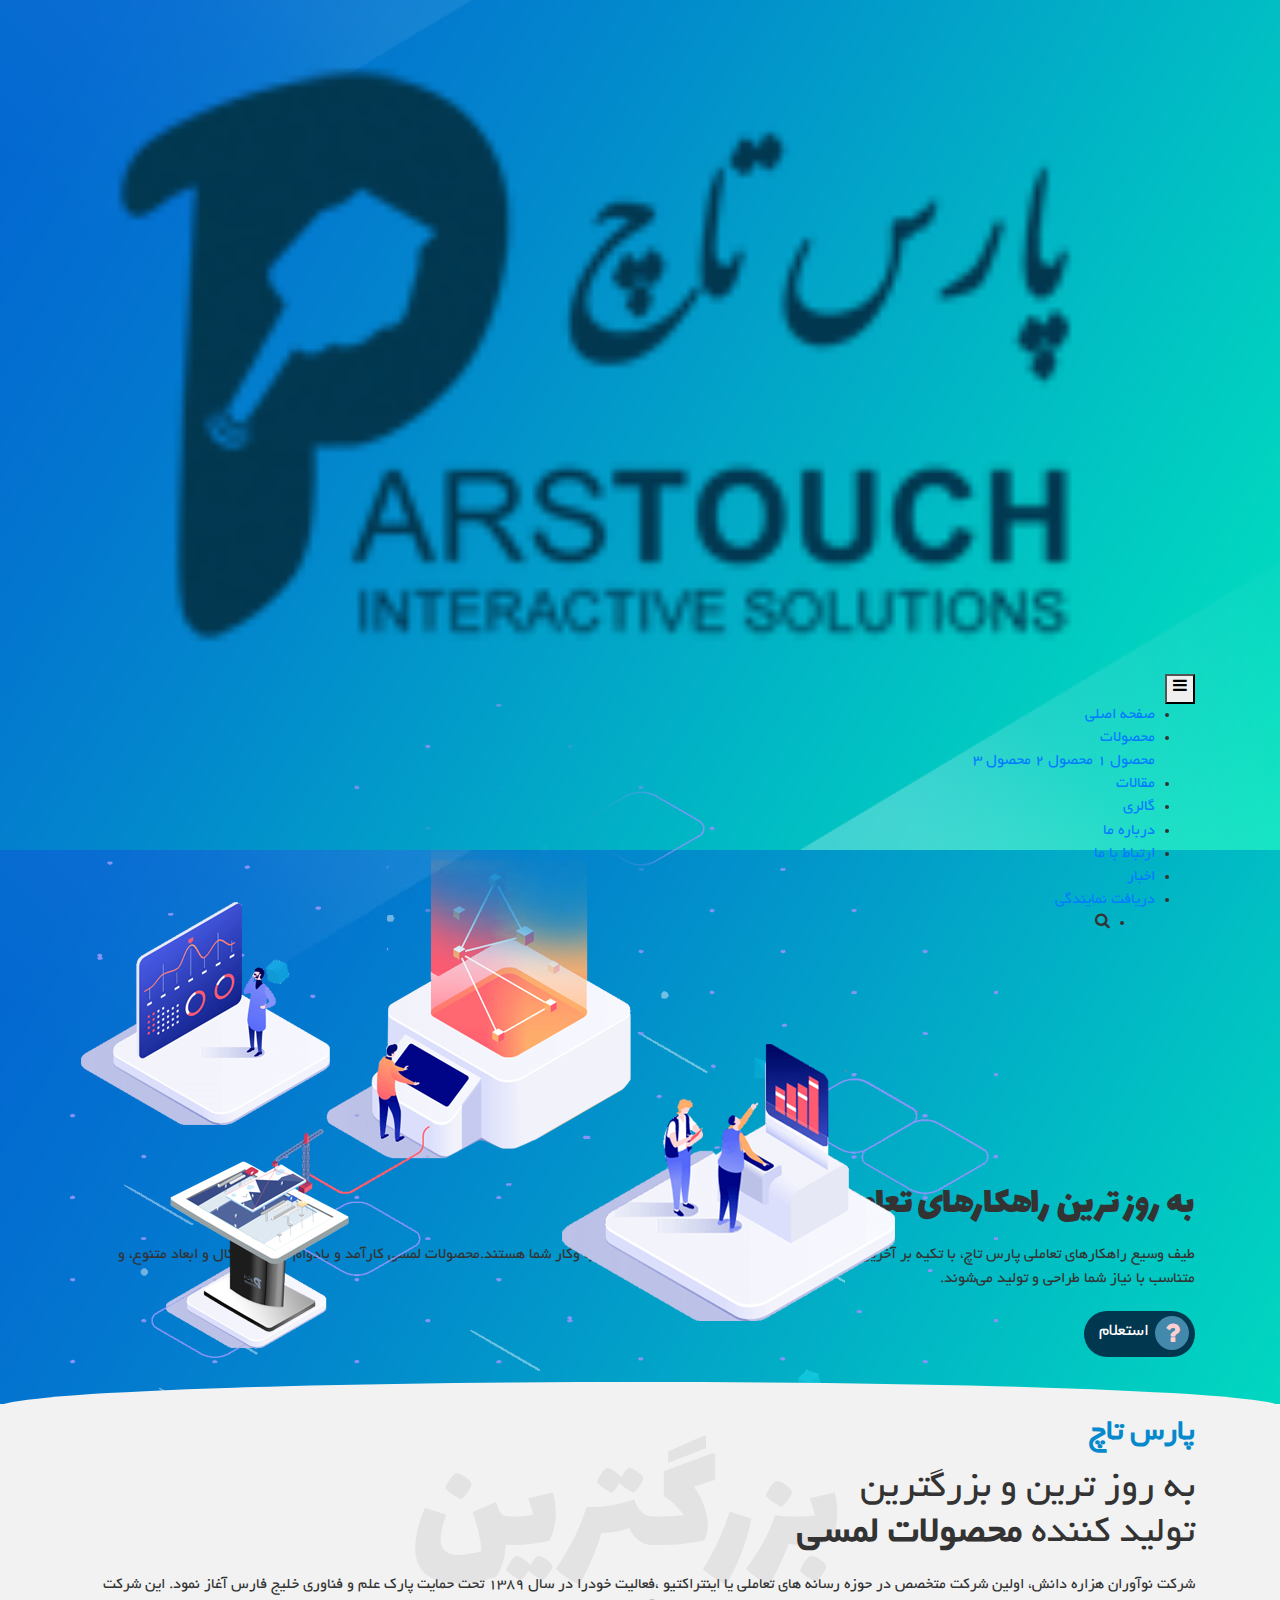
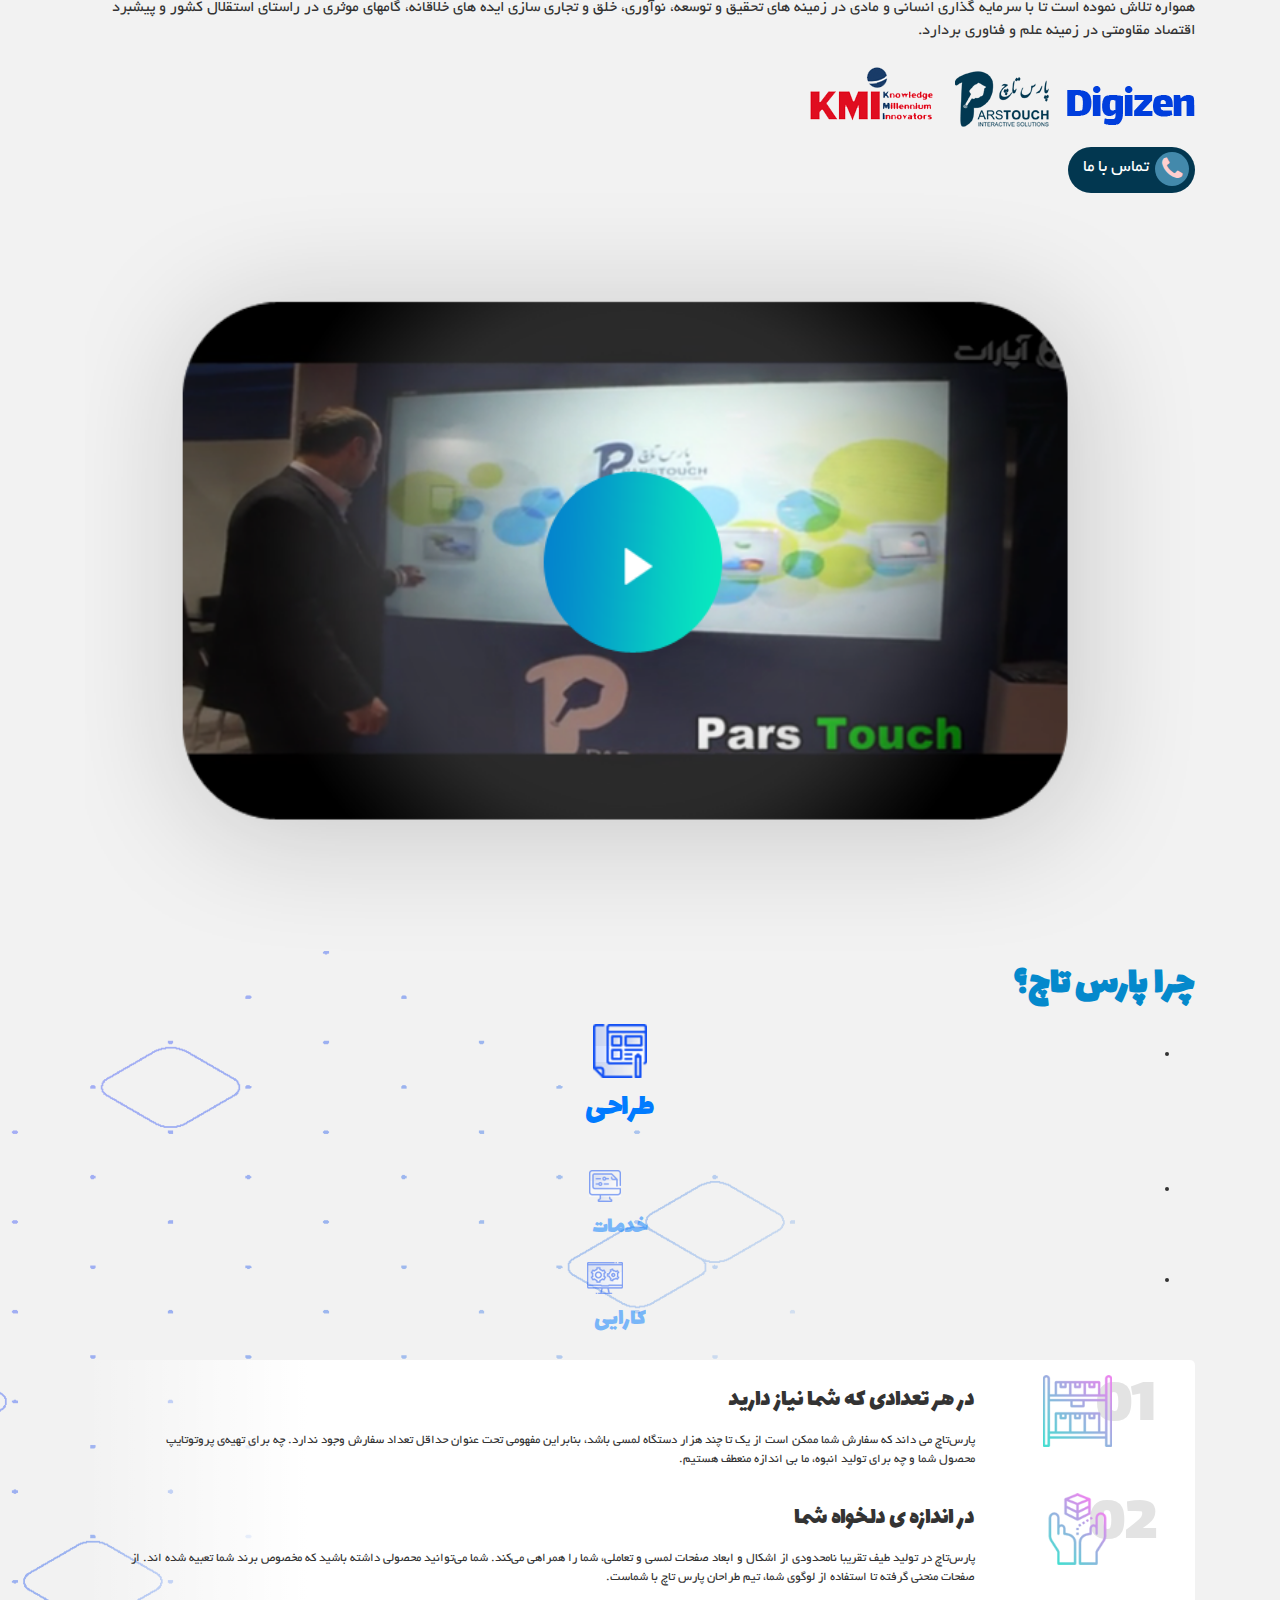
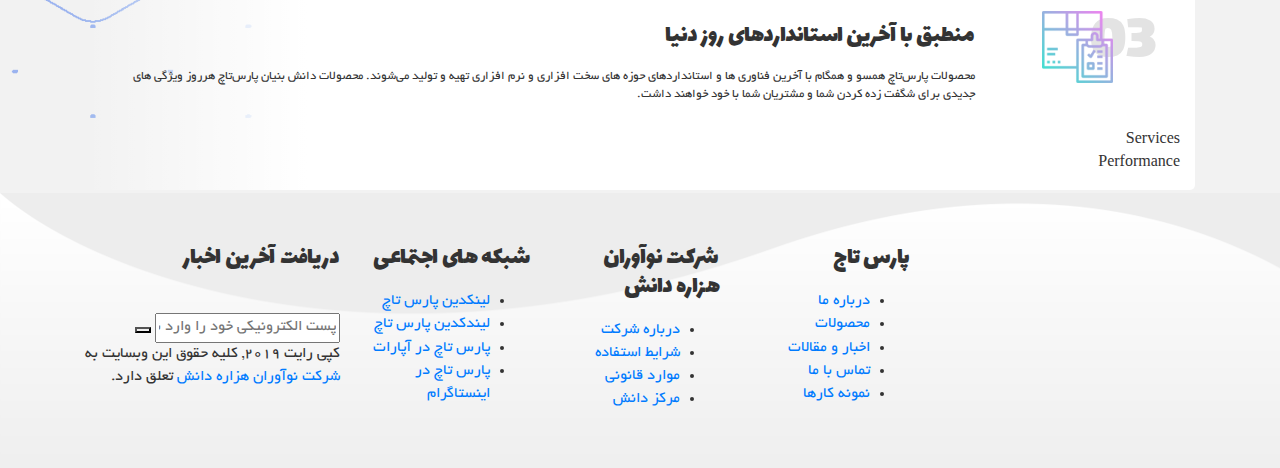
==== index.html @ b029476f "init theme" ====
<!doctype html>
<html class="no-js" lang="fa_IR" dir="rtl">

<head>
    <meta charset="utf-8">
    <meta http-equiv="x-ua-compatible" content="ie=edge">
    <title>PARSTOUCH</title>
    <meta name="description" content="">
    <meta name="viewport" content="width=device-width, initial-scale=1, shrink-to-fit=no">

    <link rel="stylesheet" href="assets/css/bootstrap.min.css">

    <!-- <link rel="icon" type="image/png" href="favicon.ico"> -->

    <link rel="stylesheet" href="assets/css/font-awesome.min.css">

    <!--Theme custom css -->
    <link rel="stylesheet" href="assets/css/typography.css">
    <link rel="stylesheet" href="assets/css/style.css">
</head>

<body class="home">
    <!--[if lt IE 10]>
		<p class="browserupgrade">You are using an <strong>outdated</strong> browser. Please <a href="http://browsehappy.com/">upgrade your browser</a> to improve your experience.</p>
	<![endif]-->

    <!-- prelaoder -->
    <!-- <div id="preloader">
    <div class="preloader-wrapper">
        <div class="spinner"></div>
    </div>
    <div class="preloader-cancel-btn">
        <a href="#" class="btn btn-secondary prelaoder-btn">Cancel Preloader</a>
    </div>
    </div> -->
    <!-- END prelaoder -->
    <!-- header section -->
    <header class="xs-header">
        <div class="container position-relative">
            <nav class="navbar navbar-expand-lg navbar-dark">
                <a class="navbar-brand" href="#">
                    <img src="assets/images/logo.png" alt="">
                </a>
                <button class="navbar-toggler" type="button" data-toggle="collapse" data-target="#navbarSupportedContent"
                    aria-controls="navbarSupportedContent" aria-expanded="false" aria-label="نمایش منو">
                    <i class="fa fa-bars"></i>
                </button>

                <div class="collapse navbar-collapse" id="navbarSupportedContent">
                    <ul class="navbar-nav">
                        <li class="nav-item active">
                            <a class="nav-link" href="#">صفحه اصلی</a>
                        </li>
                        <li class="nav-item dropdown">
                            <a class="nav-link dropdown-toggle" href="#" id="navbarDropdown" role="button" data-toggle="dropdown"
                                aria-haspopup="true" aria-expanded="false">
                                محصولات
                            </a>
                            <div class="dropdown-menu" aria-labelledby="navbarDropdown">
                                <a class="dropdown-item" href="#">محصول 1</a>
                                <a class="dropdown-item" href="#">محصول 2</a>
                                <a class="dropdown-item" href="#">محصول 3</a>
                            </div>
                        </li>
                        <li class="nav-item">
                            <a class="nav-link" href="#">مقالات</a>
                        </li>
                        <li class="nav-item">
                            <a class="nav-link" href="#">گالری</a>
                        </li>
                        <li class="nav-item">
                            <a class="nav-link" href="#">درباره ما</a>
                        </li>
                        <li class="nav-item">
                            <a class="nav-link" href="#">ارتباط با ما</a>
                        </li>
                        <li class="nav-item">
                            <a class="nav-link" href="#">اخبار</a>
                        </li>
                        <li class="nav-item">
                            <a class="nav-link" href="#">دریافت نمایندگی</a>
                        </li>
                        <li class="nav-item search-nav-item">
                            <a class="nav-link">
                                <i class="fa fa-search"></i>
                            </a>
                        </li>
                    </ul>
                </div>
            </nav>
            <div class="row">
                <div class="col-lg-6 co-sm-12 home-header-content">
                    <h2 class="text-white">به روز ترین راهکارهای تعاملی و لمسی</h2>
                    <p class="text-white text-justify pr-md-5">
                        طیف وسیع راهکارهای تعاملی پارس تاچ، با تکیه بر آخرین فناوری های روز دنیا، آماده‌ی استفاده در
                        کسب وکار شما هستند.محصولات لمسی کارآمد و بادوام ما، در اشکال و ابعاد متنوع، و متناسب با نیاز
                        شما طراحی و تولید می‌شوند.
                    </p>
                    <div class="text-left">
                        <div class="big-blue-btn">
                            <i class="fa fa-question"></i>
                            <span>استعلام</span>
                        </div>
                    </div>
                    <br />
                    <br />
                </div>

                <div class="col-lg-6 co-sm-12 home-header-objects d-none d-md-block">
                    <div class="header-obj particles">
                        <img src="assets/images/home-header-particles.png" alt="Particles" />
                    </div>
                    <div class="header-obj ctx">
                        <img src="assets/images/home-header-context.png" alt="Parstouch Interactive Solutions" />
                    </div>
                    <div class="header-obj wall">
                        <img src="assets/images/home-header-wall.png" alt="Parstouch Video Wall" />
                    </div>
                    <div class="header-obj kiosk">
                        <img src="assets/images/home-header-kiosk.png" alt="Parstouch Kiosk" />
                    </div>
                    <div class="header-obj stand">
                        <img src="assets/images/home-header-stand.png" alt="Parstouch Stands" />
                    </div>
                </div>

            </div>
        </div><!-- .container END -->
    </header><!-- End header section -->

    <div class="search-overlay">
        <div class="container text-center position-relative">
            <form class="form-inline d-inline-block">
                <button class="btn close-btn" type="submit">
                    <i class="fa fa-remove"></i>
                </button>
                <input class="search-form-control form-control" type="search" placeholder="جستجو ..." aria-label="Search">
                <button class="btn search-btn" type="submit">
                    <i class="fa fa-search"></i>
                </button>
            </form>
        </div>
    </div>

    <!--  feature section -->
    <section>
        <div class="container">
            <div class="row">
                <div class="col-lg-6 col-sm-12">
                    <div class="bg-text bg-top">
                        بزرگترین
                    </div>
                    <h3 class="alter color bold">پارس تاچ</h3>
                    <h2 class="alter">
                        به روز ترین و بزرگترین
                        <br />
                        تولید کننده <strong>محصولات لمسی</strong>
                    </h2>
                    <p class="text-justify">
                        شرکت نوآوران هزاره دانش، اولین شرکت متخصص در حوزه رسانه های تعاملی یا اینتراکتیو ،فعالیت خودرا
                        در سال 1389 تحت حمایت پارک علم و فناوری خلیج فارس آغاز نمود. این شرکت همواره تلاش نموده است تا
                        با سرمایه گذاری انسانی و مادی در زمینه های تحقیق و توسعه، نوآوری، خلق و تجاری سازی ایده های
                        خلاقانه، گامهای موثری در راستای استقلال کشور و پیشبرد اقتصاد مقاومتی در زمینه علم و فناوری
                        بردارد.
                    </p>
                    <p class="text-right">
                        <img src="assets/images/brands.png" alt="KMI Brands" height="64" class="img-h-100" />
                    </p>
                    <div class="text-right">
                        <div class="big-blue-btn">
                            <i class="fa fa-phone"></i>
                            <span>تماس با ما</span>
                        </div>
                    </div>
                </div>
                <div class="col-lg-6 col-sm-12 text-center">
                    <a href="#"><img src="assets/images/video.png" alt="Parstouch Introduction" /></a>
                </div>
            </div>
        </div><!-- .container END -->
    </section><!-- end  feature section -->

    <!-- why-us section -->
    <section class="why-us">
        <div class="container">
            <div class="row">
                <div class="col-sm-12">
                    <h2 class="color bold text-left">چرا پارس تاچ؟</h2>
                </div>
                <div class="col-sm-12">
                    <div class="d-flex flex-row mt-2">

                        <ul class="nav nav-tabs nav-tabs--vertical nav-tabs--right">
                            <li class="nav-item">
                                <a class="nav-link active" data-toggle="tab" href="#design" role="tab" aria-controls="design"
                                    aria-selected="true">
                                    <img src="assets/images/why-design.png" />
                                    <h3>طراحی</h3>
                                </a>
                            </li>
                            <li class="nav-item">
                                <a class="nav-link" data-toggle="tab" href="#services" role="tab" aria-controls="design"
                                    aria-selected="false">
                                    <img src="assets/images/why-services.png" />
                                    <h3>خدمات</h3>
                                </a>
                            </li>
                            <li class="nav-item">
                                <a class="nav-link" data-toggle="tab" href="#performance" role="tab" aria-controls="design"
                                    aria-selected="false">
                                    <img src="assets/images/why-performance.png" />
                                    <h3>کارایی</h3>
                                </a>
                            </li>
                        </ul>
                        <div class="tab-content">
                            <div class="tab-pane fade show active" id="design" role="tabpanel" aria-labelledby="design-tab">
                                <ol>
                                    <li class="col-sm-12">
                                        <div class="col-md-2 col-sm-12">
                                            <img src="assets/images/inventory.png" />
                                        </div>
                                        <div class="col-md-10 col-sm-12">
                                            <h3>در هر تعدادی که شما نیاز دارید</h3>
                                            <p>
                                                پارس‌تاچ می داند که سفارش شما ممکن است از یک تا چند هزار دستگاه لمسی
                                                باشد، بنابراین مفهومی تحت عنوان حداقل تعداد سفارش وجود ندارد. چه برای
                                                تهیه‌ی پروتوتایپ محصول شما و چه برای تولید انبوه، ما بی اندازه منعطف
                                                هستیم.
                                            </p>
                                        </div>
                                    </li>
                                    <li class="col-sm-12">
                                        <div class="col-md-2 col-sm-12">
                                            <img src="assets/images/shipping.png" />
                                        </div>
                                        <div class="col-md-10 col-sm-12">
                                            <h3>در اندازه ‌ی دلخواه شما</h3>
                                            <p>
                                                پارس‌تاچ در تولید طیف تقریبا نامحدودی از اشکال و ابعاد صفحات لمسی و تعاملی، شما را همراهی می‌کند. شما می‌توانید محصولی داشته باشید که مخصوص برند شما تعبیه شده اند. از صفحات منحنی گرفته تا استفاده از لوگوی شما، تیم طراحان پارس تاچ با شماست.
                                            </p>
                                        </div>
                                    </li>
                                    <li class="col-sm-12">
                                        <div class="col-md-2 col-sm-12">
                                            <img src="assets/images/checking.png" />
                                        </div>
                                        <div class="col-md-10 col-sm-12">
                                            <h3>منطبق با آخرین استانداردهای روز دنیا</h3>
                                            <p>
                                                محصولات پارس‌تاچ همسو و همگام با آخرین فناوری ها و استانداردهای حوزه های سخت افزاری و نرم افزاری تهیه و تولید می‌شوند. محصولات دانش بنیان پارس‌تاچ هرروز ویژگی های جدیدی برای شگفت زده کردن شما و مشتریان شما با خود خواهند داشت.
                                            </p>
                                        </div>
                                    </li>
                                </ol>
                            </div>
                            <div class="tab-pane fade" id="services" role="tabpanel" aria-labelledby="services-tab">
                                Services
                            </div>
                            <div class="tab-pane fade" id="performance" role="tabpanel" aria-labelledby="performance-tab">
                                Performance
                            </div>
                        </div>
                    </div>

                </div>
            </div><!-- .row END -->
        </div><!-- .container END -->
    </section><!-- end why-us section -->

    <!--  creative comunication section -->
    <section>
        <div class="container">
            <div class="row">
                <div class="col-md-6">

                </div>

            </div><!-- .row END -->
        </div><!-- .container END -->
    </section><!-- end  creative comunication section -->

    <!--  parallax area section -->
    <section>
        <div class="container">
            <div class="row no-gutters">
                <div class="col-lg-7">
                </div>
                <div class="col-lg-5">

                </div>
            </div><!-- .row END -->
        </div><!-- .container END -->
    </section>

    <section>
        <div class="container">
            <div class="row no-gutters">

            </div><!-- .row END -->
        </div><!-- .container END -->
    </section>




    <!-- footer section start -->
    <footer class="footer-section">
        <div class="footer-top-area">
            <div class="container">
                <div class="row">
                    <div class="col-md-6 col-lg-3">
                        <div class="footer-widget">
                            <div class="footer-logo-wraper">
                                <a href="index.html" class="footer-logo">
                                    <img src="assets/images/logo-2.png" alt="">
                                </a>
                            </div>
                        </div><!-- .footer-widget END -->
                    </div>
                    <div class="col-md-6 col-lg-2">
                        <div class="footer-widget">
                            <h4 class="widget-title">پارس تاج</h4>
                            <ul class="xs-list">
                                <li><a href="about.html">درباره ما</a></li>
                                <li><a href="service.html">محصولات</a></li>
                                <li><a href="blog-grid-sidebar.html">اخبار و مقالات</a></li>
                                <li><a href="contact.html">تماس با ما</a></li>
                                <li><a href="portfolio.html">نمونه کارها</a></li>
                            </ul><!-- .xs-list END -->
                        </div><!-- .footer-widget END -->
                    </div>
                    <div class="col-md-6 col-lg-2">
                        <div class="footer-widget">
                            <h4 class="widget-title">شرکت نوآوران هزاره دانش</h4>
                            <ul class="xs-list">
                                <li><a href="#">درباره شرکت</a></li>
                                <li><a href="#">شرایط استفاده</a></li>
                                <li><a href="#">موارد قانونی</a></li>
                                <li><a href="#">مرکز دانش</a></li>
                            </ul><!-- .xs-list END -->
                        </div><!-- .footer-widget END -->
                    </div>
                    <div class="col-md-6 col-lg-2">
                        <div class="footer-widget">
                            <h4 class="widget-title">شبکه های اجتماعی</h4>
                            <ul class="xs-list">
                                <li><a href="#">لینکدین پارس تاچ</a></li>
                                <li><a href="#">لیندکدین پارس تاچ</a></li>
                                <li><a href="#">پارس تاچ در آپارات</a></li>
                                <li><a href="#">پارس تاچ در اینستاگرام</a></li>
                            </ul><!-- .xs-list END -->
                        </div><!-- .footer-widget END -->
                    </div>
                    <div class="col-md-6 col-lg-3">
                        <div class="footer-widget">
                            <h4 class="widget-title">دریافت آخرین اخبار</h4>
                            <form action="#" method="POST" class="subscribe-form subscribe-from-style3">
                                <label for="sub-input2"></label>
                                <div class="form-group">
                                    <input type="email" name="email" id="sub-input2" placeholder="پست الکترونیکی خود را وارد نمایید"
                                        class="form-control">
                                    <button class="sub-btn" type="submit"><i class="icon icon-right-arrow"></i></button>
                                </div>
                            </form>
                            <div class="copyright-text">
                                <p>کپی رایت 2019, کلیه حقوق این وبسایت به <a href="https://parstouch.ir" target="_blank">شرکت
                                        نوآوران هزاره دانش</a> تعلق دارد.</p>
                            </div>
                        </div><!-- .footer-widget END -->
                    </div>
                </div><!-- .row END -->
            </div><!-- .container END -->
        </div><!-- .footer-top-area END -->
    </footer>
    <!-- footer section end -->
    <!-- js file start -->
    <script src="assets/js/jquery-3.3.1.min.js"></script>
    <script src="assets/js/bootstrap.min.js"></script>
    <script src="assets/js/main.js"></script> <!-- End js file -->
</body>

</html>
---- assets/css/typography.css ----
@font-face {
    font-family: 'Yekan';
    src: url('../fonts/Yekan/BYekan.eot');
    src: url('../fonts/Yekan/BYekan.eot') format('embedded-opentype'),
         url('../fonts/Yekan/BYekan.woff') format('woff'),
         url('../fonts/Yekan/BYekan.ttf') format('truetype'),
         url('../fonts/Yekan/BYekan.svg#Yekan') format('svg');      
}

@font-face {
    font-family: 'Lalezar';
    src: url('../fonts/Lalezar/Lalezar-Regular.eot');
    src: url('../fonts/Lalezar/Lalezar-Regular.eot?#iefix') format('embedded-opentype'),
        url('../fonts/Lalezar/Lalezar-Regular.woff2') format('woff2'),
        url('../fonts/Lalezar/Lalezar-Regular.woff') format('woff'),
        url('../fonts/Lalezar/Lalezar-Regular.ttf') format('truetype'),
        url('../fonts/Lalezar/Lalezar-Regular.svg#Lalezar-Regular') format('svg');
    font-weight: normal;
    font-style: normal;
}



html {font-size: 16px;}

body {
  background-color: white;
  font-family: 'Yekan';
  font-weight: 400;
  line-height: 1.45;
  color: #333;
}

p {margin-bottom: 1.25em;}

.text-2x{
  font-size:1.2em;
}

h1, h2, h3, h4, h5 {
  margin: 0.75rem 0 1rem;
  font-family: 'Lalezar';
  font-weight: 400;
  line-height: 1.15;
}

h1.alter, h2.alter, h3.alter, h4.alter, h5.alter {  
  font-family: 'Yekan';  
}

h1.color,h2.color,h3.color,h4.color,h5.color,h6.color{
  color:#0489cc;
}

h1 {
  margin-top: 0;
  font-size: 3.052em;
}

h2 {font-size: 2.441em;}

h3 {font-size: 1.953em;}

h4 {font-size: 1.563em;}

h5 {font-size: 1.25em;}

small, .text_small {font-size: 0.8em;}

.bold{
  font-weight: bold;
}
---- assets/css/style.css ----
body {
    background-color: #f2f2f2;
}

/* HOME HEADER*/
body.home header {
    background-image: url('../images/home-header.jpg');
    min-height: 650px;
    position: relative;
}

body.home header:after {
    content: '';
    display: block;
    position: absolute;
    bottom: -28px;
    left: 0;
    width: 100%;
    border-top: 50px solid #f2f2f2;
    border-radius: 80%;
}

.home-header-content {
    margin-top: 220px;
}

.home-header-objects .header-obj {
    position: absolute;
    bottom: 0;
    left: 0;
    text-align: left;
}

.home-header-objects .header-obj img {
    display: inline-block;
    width: 100%;
    height: auto;
}

/* END HOME HEADER*/

/* HOME SECTIONS */
section.why-us ol {
    list-style: none;
    counter-reset: my-awesome-counter;
    display: flex;
    flex-wrap: wrap;
    margin: 0;
    padding: 0;
}

section.why-us ol li {
    counter-increment: my-awesome-counter;
    display: flex;
    width: 50%;
    font-size: 0.8rem;
    margin-bottom: 0.5rem;
}

section.why-us ol li::before {
    content: "0"counter(my-awesome-counter);
    font-weight: bold;
    font-size: 4rem;
    margin-right: 0.5rem;
    font-family: 'Lalezar', serif;
    line-height: 1;
    position: absolute;
    color: #80808038;
}

section.why-us {
    background-image: url('../images/why-us-bg.png');
    background-position: top left;
    background-repeat: no-repeat;
}

.why-us .tab-content {
    background-image: linear-gradient(to left, #fff 80%, transparent);
    margin-top: -5px;
    padding: 15px;
    border-radius: 5px;
    width: 100%;
}

.why-us .nav li {
    min-width: 25%;
    text-align: center;
}

.why-us .nav-tabs--right {
    min-width: 150px;
}

.why-us .nav img {
    height: 32px;
    width: auto;
}

.why-us .nav h3 {
    font-size: 1.5em;
}

.why-us .nav-link.active h3 {
    font-size: 2em;
}

.why-us .nav-link.active img {
    height: 54px;
}

.why-us .nav-tabs--right {
    min-width: 200px;
}

.why-us .nav-link,
.why-us .nav-link>* {
    transition: all linear 0.2s;
    -webkit-transition: all linear 0.2s;
    -moz-transition: all linear 0.2s;
}

.why-us .nav-link {
    border: none;
    background-color: transparent !important;
    background-image: linear-gradient(to left, #fff 50%, #ffffffed 80%, transparent);
    opacity: 0.5;
    margin-right: 30px;
}

.why-us .nav-link.active {
    margin-right: 0;
    opacity: 1;
}

.why-us .tab-content li img {
    height: 72px;
    width: auto;
    vertical-align: middle;
}

.why-us .tab-content li > div:first-child {
    text-align:center;
}



/* END HOME SECTIONS */

/* OVERLAY SEARCH */
.search-overlay {
    padding-top: 250px;
    position: fixed;
    top: 0;
    right: 0;
    left: 0;
    bottom: 0;
    width: 100%;
    height: 100%;
    background-color: rgba(18, 8, 37, 0.68);
    z-index: 9;
    display: none;
}

.search-overlay .form-inline {
    min-width: 50% !important;
    position: relative;
}

.search-overlay .search-form-control {
    width: 100%;
    background-color: transparent;
    border: none;
    border-bottom: 4px solid #cecece;
    color: #cecece;
    font-size: 18px;
    outline: none;
}

.search-overlay .search-form-control:focus {
    color: white;
    border-color: white;
    box-shadow: none;
}

.search-overlay .search-btn {
    position: absolute;
    left: -12px;
    top: -8px;
    background: none;
    color: #cecece;
    font-size: 28px;
}

.search-overlay .btn:hover {
    color: white;
}

.search-overlay .btn:focus {
    box-shadow: none;
}

.search-overlay .close-btn {
    position: absolute;
    right: -38px;
    top: -8px;
    background: none;
    color: #cecece;
    font-size: 28px;
}

/* END OVERLAY SEARCH */

/* NAV */
.navbar-collapse {
    justify-content: flex-end !important;
}

.search-nav-item {
    margin-right: 45px;
    cursor: pointer;
}

.nav-tabs--vertical {
    border-bottom: none;
    display: flex;
    flex-flow: column nowrap;
}

.nav-tabs--right {
    min-width: 200px;
}

.nav-tabs--right .nav-item+.nav-item {
    margin-top: .25rem;
}

.nav-tabs--right .nav-link {
    transition: border-color .125s ease-in;
    white-space: nowrap;
}

.nav-tabs--right .nav-link:hover {
    background-color: #f7f7f7;
    border-color: transparent;
}

.nav-tabs--right .nav-link.active {
    border-bottom-color: #ddd;
    border-right-color: #fff;
    border-bottom-right-radius: 0.25rem;
    border-top-left-radius: 0;
    margin-left: -1px;
}

.nav-tabs--right .nav-link.active:hover {
    background-color: #fff;
    border-color: #0275d8 #fff #0275d8 #0275d8;
}

/* END NAV */

/* BOOTSTRAP RESET */
.dropdown-toggle::after {
    vertical-align: middle !important;
}

a>img,
div>img {
    width: 100%;
}

.img-h-100 {
    max-width: 100%;
    height: 100%;
    width: auto;
}

/* END BOOTSTRAP RESET */

/* BACKGROUND TEXTS*/
.bg-text {
    font-size: 12vw;
    font-family: Lalezar;
    position: absolute;
    color: #ababab;
    text-align: center;
    width: 100%;
    z-index: -1;
    opacity: 0.2;
}

.bg-text.bg-top {
    top: 0;
}

/* END BACKGROUND TEXTS*/

/* BUTTONS */
.big-blue-btn {
    display: inline-block;
    position: relative;
    background-color: #023750;
    height: 46px;
    line-height: 1.8;
    padding: 5px 46px 5px 15px;
    border-radius: 25px;
    color: white;
    font-size: 18px;
    cursor: pointer;
    transition: all 0.2s linear;
    -webkit-transition: all 0.2s linear;
    -moz-transition: all 0.2s linear;
}

.big-blue-btn:hover {
    padding-right: 56px;
}

.big-blue-btn:hover i {
    right: -6px;
    top: -5px;
    height: 54px;
    width: 54px;
    color: white;
    font-size: 40px;
    padding: 8px;
}

.big-blue-btn i {
    transition: all 0.2s linear;
    -webkit-transition: all 0.2s linear;
    -moz-transition: all 0.2s linear;
    position: absolute;
    right: 6px;
    top: 5px;
    height: 34px;
    width: 34px;
    display: block;
    background-color: #4389ab;
    text-align: center;
    font-size: 26px;
    padding: 4px;
    border-radius: 50%;
    color: #ffcfcf;
}

/* END BUTTONS */

/* FOOTER */
footer {
    background-color: #ededed;
    background-image: url('../images/footer-wave.png');
    padding-top: 40px;
    padding-bottom: 40px;
    background-repeat: none;
}

/* FOOTER */
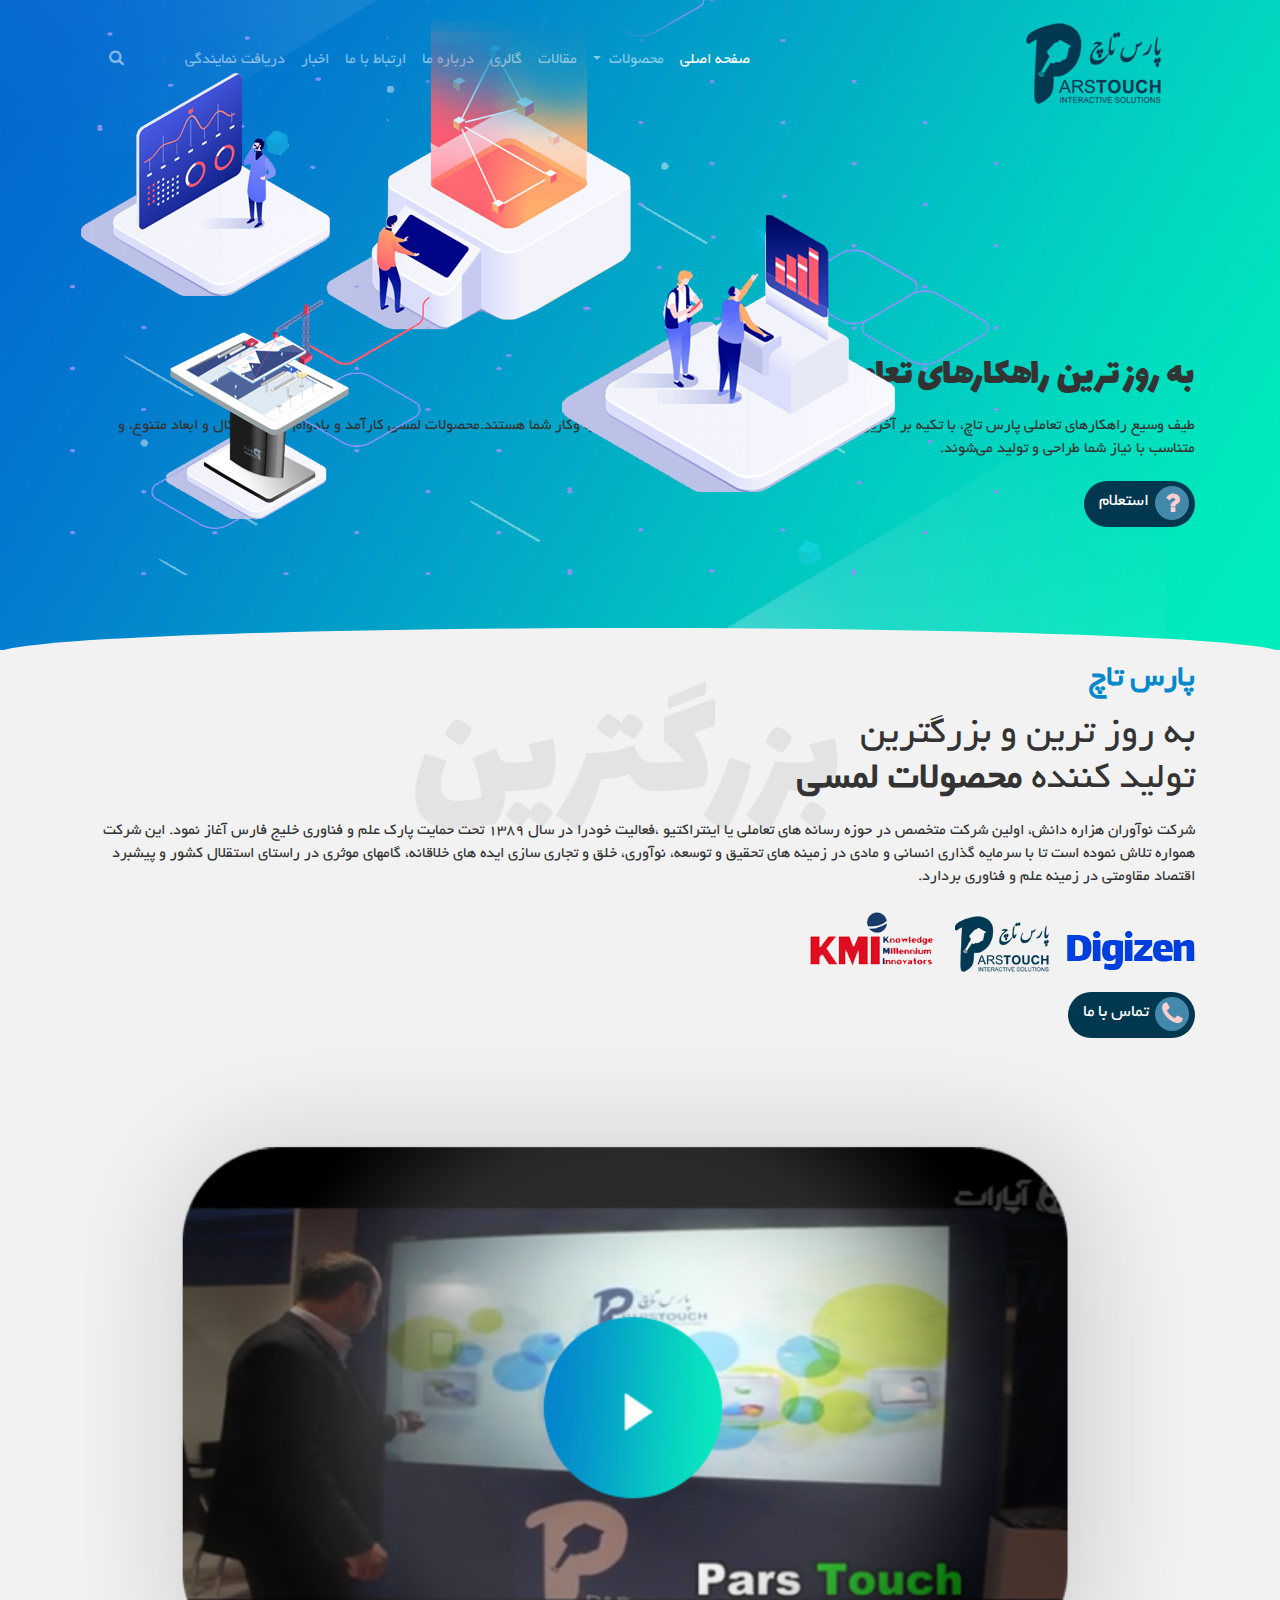
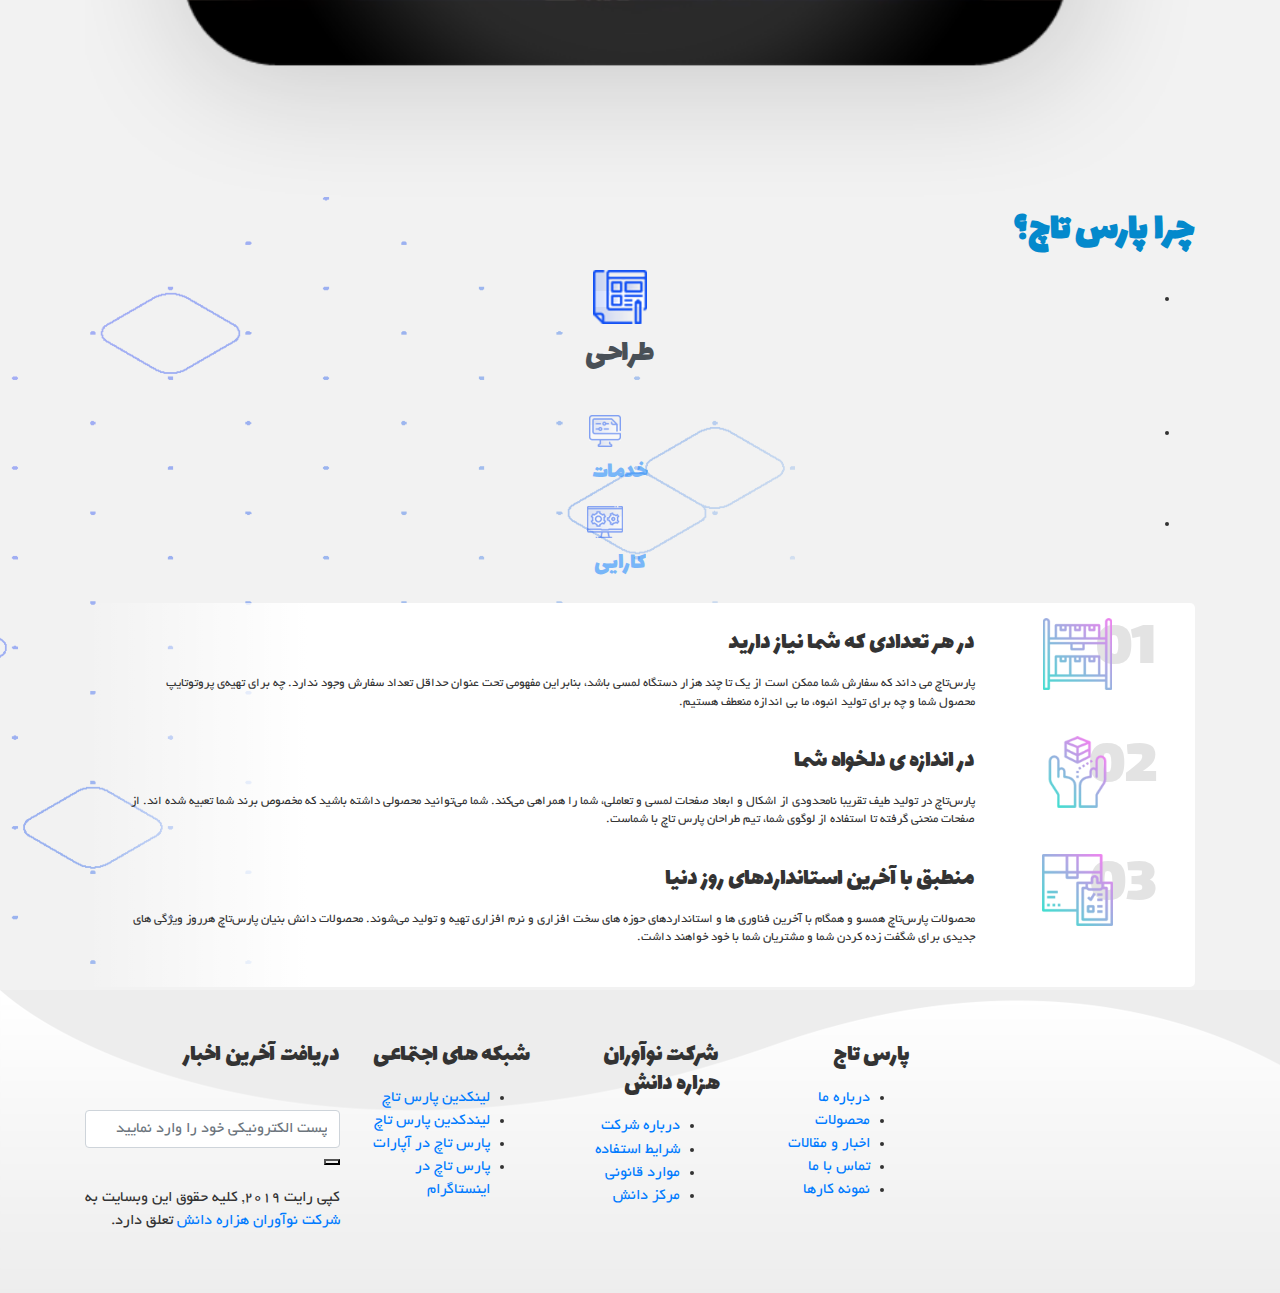
==== commit eb5f875b: "stable version" ====
--- a/index.html
+++ b/index.html
@@ -1,383 +1,383 @@
 <!doctype html>
 <html class="no-js" lang="fa_IR" dir="rtl">
 
-<head>
-    <meta charset="utf-8">
-    <meta http-equiv="x-ua-compatible" content="ie=edge">
-    <title>PARSTOUCH</title>
-    <meta name="description" content="">
-    <meta name="viewport" content="width=device-width, initial-scale=1, shrink-to-fit=no">
-
-    <link rel="stylesheet" href="assets/css/bootstrap.min.css">
-
-    <!-- <link rel="icon" type="image/png" href="favicon.ico"> -->
-
-    <link rel="stylesheet" href="assets/css/font-awesome.min.css">
-
-    <!--Theme custom css -->
-    <link rel="stylesheet" href="assets/css/typography.css">
-    <link rel="stylesheet" href="assets/css/style.css">
-</head>
-
-<body class="home">
-    <!--[if lt IE 10]>
-		<p class="browserupgrade">You are using an <strong>outdated</strong> browser. Please <a href="http://browsehappy.com/">upgrade your browser</a> to improve your experience.</p>
-	<![endif]-->
-
-    <!-- prelaoder -->
-    <!-- <div id="preloader">
-    <div class="preloader-wrapper">
-        <div class="spinner"></div>
-    </div>
-    <div class="preloader-cancel-btn">
-        <a href="#" class="btn btn-secondary prelaoder-btn">Cancel Preloader</a>
-    </div>
-    </div> -->
-    <!-- END prelaoder -->
-    <!-- header section -->
-    <header class="xs-header">
-        <div class="container position-relative">
-            <nav class="navbar navbar-expand-lg navbar-dark">
-                <a class="navbar-brand" href="#">
-                    <img src="assets/images/logo.png" alt="">
-                </a>
-                <button class="navbar-toggler" type="button" data-toggle="collapse" data-target="#navbarSupportedContent"
-                    aria-controls="navbarSupportedContent" aria-expanded="false" aria-label="نمایش منو">
-                    <i class="fa fa-bars"></i>
-                </button>
-
-                <div class="collapse navbar-collapse" id="navbarSupportedContent">
-                    <ul class="navbar-nav">
-                        <li class="nav-item active">
-                            <a class="nav-link" href="#">صفحه اصلی</a>
-                        </li>
-                        <li class="nav-item dropdown">
-                            <a class="nav-link dropdown-toggle" href="#" id="navbarDropdown" role="button" data-toggle="dropdown"
-                                aria-haspopup="true" aria-expanded="false">
-                                محصولات
-                            </a>
-                            <div class="dropdown-menu" aria-labelledby="navbarDropdown">
-                                <a class="dropdown-item" href="#">محصول 1</a>
-                                <a class="dropdown-item" href="#">محصول 2</a>
-                                <a class="dropdown-item" href="#">محصول 3</a>
+    <head>
+        <meta charset="utf-8">
+        <meta http-equiv="x-ua-compatible" content="ie=edge">
+        <title>PARSTOUCH</title>
+        <meta name="description" content="">
+        <meta name="viewport" content="width=device-width, initial-scale=1, shrink-to-fit=no">
+
+        <link rel="stylesheet" href="assets/css/bootstrap.min.css">
+
+        <!-- <link rel="icon" type="image/png" href="favicon.ico"> -->
+
+        <link rel="stylesheet" href="assets/css/font-awesome.min.css">
+
+        <!--Theme custom css -->
+        <link rel="stylesheet" href="assets/css/typography.css">
+        <link rel="stylesheet" href="assets/css/style.css">
+    </head>
+
+    <body class="home">
+        <!--[if lt IE 10]>
+                    <p class="browserupgrade">You are using an <strong>outdated</strong> browser. Please <a href="http://browsehappy.com/">upgrade your browser</a> to improve your experience.</p>
+            <![endif]-->
+
+        <!-- prelaoder -->
+        <!-- <div id="preloader">
+        <div class="preloader-wrapper">
+            <div class="spinner"></div>
+        </div>
+        <div class="preloader-cancel-btn">
+            <a href="#" class="btn btn-secondary prelaoder-btn">Cancel Preloader</a>
+        </div>
+        </div> -->
+        <!-- END prelaoder -->
+        <!-- header section -->
+        <header class="xs-header">
+            <div class="container position-relative">
+                <nav class="navbar navbar-expand-lg navbar-dark">
+                    <a class="navbar-brand" href="#">
+                        <img src="assets/images/logo.png" alt="">
+                    </a>
+                    <button class="navbar-toggler" type="button" data-toggle="collapse" data-target="#navbarSupportedContent"
+                            aria-controls="navbarSupportedContent" aria-expanded="false" aria-label="نمایش منو">
+                        <i class="fa fa-bars"></i>
+                    </button>
+
+                    <div class="collapse navbar-collapse" id="navbarSupportedContent">
+                        <ul class="navbar-nav">
+                            <li class="nav-item active">
+                                <a class="nav-link" href="#">صفحه اصلی</a>
+                            </li>
+                            <li class="nav-item dropdown">
+                                <a class="nav-link dropdown-toggle" href="#" id="navbarDropdown" role="button" data-toggle="dropdown"
+                                   aria-haspopup="true" aria-expanded="false">
+                                    محصولات
+                                </a>
+                                <div class="dropdown-menu" aria-labelledby="navbarDropdown">
+                                    <a class="dropdown-item" href="#">محصول 1</a>
+                                    <a class="dropdown-item" href="#">محصول 2</a>
+                                    <a class="dropdown-item" href="#">محصول 3</a>
+                                </div>
+                            </li>
+                            <li class="nav-item">
+                                <a class="nav-link" href="#">مقالات</a>
+                            </li>
+                            <li class="nav-item">
+                                <a class="nav-link" href="#">گالری</a>
+                            </li>
+                            <li class="nav-item">
+                                <a class="nav-link" href="#">درباره ما</a>
+                            </li>
+                            <li class="nav-item">
+                                <a class="nav-link" href="#">ارتباط با ما</a>
+                            </li>
+                            <li class="nav-item">
+                                <a class="nav-link" href="#">اخبار</a>
+                            </li>
+                            <li class="nav-item">
+                                <a class="nav-link" href="#">دریافت نمایندگی</a>
+                            </li>
+                            <li class="nav-item search-nav-item">
+                                <a class="nav-link">
+                                    <i class="fa fa-search"></i>
+                                </a>
+                            </li>
+                        </ul>
+                    </div>
+                </nav>
+                <div class="row">
+                    <div class="col-lg-6 co-sm-12 home-header-content">
+                        <h2 class="text-white">به روز ترین راهکارهای تعاملی و لمسی</h2>
+                        <p class="text-white text-justify pr-md-5">
+                            طیف وسیع راهکارهای تعاملی پارس تاچ، با تکیه بر آخرین فناوری های روز دنیا، آماده‌ی استفاده در
+                            کسب وکار شما هستند.محصولات لمسی کارآمد و بادوام ما، در اشکال و ابعاد متنوع، و متناسب با نیاز
+                            شما طراحی و تولید می‌شوند.
+                        </p>
+                        <div class="text-left">
+                            <div class="big-blue-btn">
+                                <i class="fa fa-question"></i>
+                                <span>استعلام</span>
                             </div>
-                        </li>
-                        <li class="nav-item">
-                            <a class="nav-link" href="#">مقالات</a>
-                        </li>
-                        <li class="nav-item">
-                            <a class="nav-link" href="#">گالری</a>
-                        </li>
-                        <li class="nav-item">
-                            <a class="nav-link" href="#">درباره ما</a>
-                        </li>
-                        <li class="nav-item">
-                            <a class="nav-link" href="#">ارتباط با ما</a>
-                        </li>
-                        <li class="nav-item">
-                            <a class="nav-link" href="#">اخبار</a>
-                        </li>
-                        <li class="nav-item">
-                            <a class="nav-link" href="#">دریافت نمایندگی</a>
-                        </li>
-                        <li class="nav-item search-nav-item">
-                            <a class="nav-link">
-                                <i class="fa fa-search"></i>
-                            </a>
-                        </li>
-                    </ul>
+                        </div>
+                        <br />
+                        <br />
+                    </div>
+
+                    <div class="col-lg-6 co-sm-12 home-header-objects d-none d-md-block">
+                        <div class="header-obj particles">
+                            <img src="assets/images/home-header-particles.png" alt="Particles" />
+                        </div>
+                        <div class="header-obj ctx">
+                            <img src="assets/images/home-header-context.png" alt="Parstouch Interactive Solutions" />
+                        </div>
+                        <div class="header-obj wall">
+                            <img src="assets/images/home-header-wall.png" alt="Parstouch Video Wall" />
+                        </div>
+                        <div class="header-obj kiosk">
+                            <img src="assets/images/home-header-kiosk.png" alt="Parstouch Kiosk" />
+                        </div>
+                        <div class="header-obj stand">
+                            <img src="assets/images/home-header-stand.png" alt="Parstouch Stands" />
+                        </div>
+                    </div>
+
                 </div>
-            </nav>
-            <div class="row">
-                <div class="col-lg-6 co-sm-12 home-header-content">
-                    <h2 class="text-white">به روز ترین راهکارهای تعاملی و لمسی</h2>
-                    <p class="text-white text-justify pr-md-5">
-                        طیف وسیع راهکارهای تعاملی پارس تاچ، با تکیه بر آخرین فناوری های روز دنیا، آماده‌ی استفاده در
-                        کسب وکار شما هستند.محصولات لمسی کارآمد و بادوام ما، در اشکال و ابعاد متنوع، و متناسب با نیاز
-                        شما طراحی و تولید می‌شوند.
-                    </p>
-                    <div class="text-left">
-                        <div class="big-blue-btn">
-                            <i class="fa fa-question"></i>
-                            <span>استعلام</span>
-                        </div>
-                    </div>
-                    <br />
-                    <br />
+            </div><!-- .container END -->
+        </header><!-- End header section -->
+
+        <div class="search-overlay">
+            <div class="container text-center position-relative">
+                <form class="form-inline d-inline-block">
+                    <button class="btn close-btn" type="submit">
+                        <i class="fa fa-remove"></i>
+                    </button>
+                    <input class="search-form-control form-control" type="search" placeholder="جستجو ..." aria-label="Search">
+                    <button class="btn search-btn" type="submit">
+                        <i class="fa fa-search"></i>
+                    </button>
+                </form>
+            </div>
+        </div>
+
+        <!--  feature section -->
+        <section>
+            <div class="container">
+                <div class="row">
+                    <div class="col-lg-6 col-sm-12">
+                        <div class="bg-text bg-top">
+                            بزرگترین
+                        </div>
+                        <h3 class="alter color bold">پارس تاچ</h3>
+                        <h2 class="alter">
+                            به روز ترین و بزرگترین
+                            <br />
+                            تولید کننده <strong>محصولات لمسی</strong>
+                        </h2>
+                        <p class="text-justify">
+                            شرکت نوآوران هزاره دانش، اولین شرکت متخصص در حوزه رسانه های تعاملی یا اینتراکتیو ،فعالیت خودرا
+                            در سال 1389 تحت حمایت پارک علم و فناوری خلیج فارس آغاز نمود. این شرکت همواره تلاش نموده است تا
+                            با سرمایه گذاری انسانی و مادی در زمینه های تحقیق و توسعه، نوآوری، خلق و تجاری سازی ایده های
+                            خلاقانه، گامهای موثری در راستای استقلال کشور و پیشبرد اقتصاد مقاومتی در زمینه علم و فناوری
+                            بردارد.
+                        </p>
+                        <p class="text-right">
+                            <img src="assets/images/brands.png" alt="KMI Brands" height="64" class="img-h-100" />
+                        </p>
+                        <div class="text-right">
+                            <div class="big-blue-btn">
+                                <i class="fa fa-phone"></i>
+                                <span>تماس با ما</span>
+                            </div>
+                        </div>
+                    </div>
+                    <div class="col-lg-6 col-sm-12 text-center">
+                        <a href="#"><img src="assets/images/video.png" alt="Parstouch Introduction" /></a>
+                    </div>
                 </div>
-
-                <div class="col-lg-6 co-sm-12 home-header-objects d-none d-md-block">
-                    <div class="header-obj particles">
-                        <img src="assets/images/home-header-particles.png" alt="Particles" />
-                    </div>
-                    <div class="header-obj ctx">
-                        <img src="assets/images/home-header-context.png" alt="Parstouch Interactive Solutions" />
-                    </div>
-                    <div class="header-obj wall">
-                        <img src="assets/images/home-header-wall.png" alt="Parstouch Video Wall" />
-                    </div>
-                    <div class="header-obj kiosk">
-                        <img src="assets/images/home-header-kiosk.png" alt="Parstouch Kiosk" />
-                    </div>
-                    <div class="header-obj stand">
-                        <img src="assets/images/home-header-stand.png" alt="Parstouch Stands" />
-                    </div>
-                </div>
-
-            </div>
-        </div><!-- .container END -->
-    </header><!-- End header section -->
-
-    <div class="search-overlay">
-        <div class="container text-center position-relative">
-            <form class="form-inline d-inline-block">
-                <button class="btn close-btn" type="submit">
-                    <i class="fa fa-remove"></i>
-                </button>
-                <input class="search-form-control form-control" type="search" placeholder="جستجو ..." aria-label="Search">
-                <button class="btn search-btn" type="submit">
-                    <i class="fa fa-search"></i>
-                </button>
-            </form>
-        </div>
-    </div>
-
-    <!--  feature section -->
-    <section>
-        <div class="container">
-            <div class="row">
-                <div class="col-lg-6 col-sm-12">
-                    <div class="bg-text bg-top">
-                        بزرگترین
-                    </div>
-                    <h3 class="alter color bold">پارس تاچ</h3>
-                    <h2 class="alter">
-                        به روز ترین و بزرگترین
-                        <br />
-                        تولید کننده <strong>محصولات لمسی</strong>
-                    </h2>
-                    <p class="text-justify">
-                        شرکت نوآوران هزاره دانش، اولین شرکت متخصص در حوزه رسانه های تعاملی یا اینتراکتیو ،فعالیت خودرا
-                        در سال 1389 تحت حمایت پارک علم و فناوری خلیج فارس آغاز نمود. این شرکت همواره تلاش نموده است تا
-                        با سرمایه گذاری انسانی و مادی در زمینه های تحقیق و توسعه، نوآوری، خلق و تجاری سازی ایده های
-                        خلاقانه، گامهای موثری در راستای استقلال کشور و پیشبرد اقتصاد مقاومتی در زمینه علم و فناوری
-                        بردارد.
-                    </p>
-                    <p class="text-right">
-                        <img src="assets/images/brands.png" alt="KMI Brands" height="64" class="img-h-100" />
-                    </p>
-                    <div class="text-right">
-                        <div class="big-blue-btn">
-                            <i class="fa fa-phone"></i>
-                            <span>تماس با ما</span>
-                        </div>
-                    </div>
-                </div>
-                <div class="col-lg-6 col-sm-12 text-center">
-                    <a href="#"><img src="assets/images/video.png" alt="Parstouch Introduction" /></a>
-                </div>
-            </div>
-        </div><!-- .container END -->
-    </section><!-- end  feature section -->
-
-    <!-- why-us section -->
-    <section class="why-us">
-        <div class="container">
-            <div class="row">
-                <div class="col-sm-12">
-                    <h2 class="color bold text-left">چرا پارس تاچ؟</h2>
-                </div>
-                <div class="col-sm-12">
-                    <div class="d-flex flex-row mt-2">
-
-                        <ul class="nav nav-tabs nav-tabs--vertical nav-tabs--right">
-                            <li class="nav-item">
-                                <a class="nav-link active" data-toggle="tab" href="#design" role="tab" aria-controls="design"
-                                    aria-selected="true">
-                                    <img src="assets/images/why-design.png" />
-                                    <h3>طراحی</h3>
-                                </a>
-                            </li>
-                            <li class="nav-item">
-                                <a class="nav-link" data-toggle="tab" href="#services" role="tab" aria-controls="design"
-                                    aria-selected="false">
-                                    <img src="assets/images/why-services.png" />
-                                    <h3>خدمات</h3>
-                                </a>
-                            </li>
-                            <li class="nav-item">
-                                <a class="nav-link" data-toggle="tab" href="#performance" role="tab" aria-controls="design"
-                                    aria-selected="false">
-                                    <img src="assets/images/why-performance.png" />
-                                    <h3>کارایی</h3>
-                                </a>
-                            </li>
-                        </ul>
-                        <div class="tab-content">
-                            <div class="tab-pane fade show active" id="design" role="tabpanel" aria-labelledby="design-tab">
-                                <ol>
-                                    <li class="col-sm-12">
-                                        <div class="col-md-2 col-sm-12">
-                                            <img src="assets/images/inventory.png" />
-                                        </div>
-                                        <div class="col-md-10 col-sm-12">
-                                            <h3>در هر تعدادی که شما نیاز دارید</h3>
-                                            <p>
-                                                پارس‌تاچ می داند که سفارش شما ممکن است از یک تا چند هزار دستگاه لمسی
-                                                باشد، بنابراین مفهومی تحت عنوان حداقل تعداد سفارش وجود ندارد. چه برای
-                                                تهیه‌ی پروتوتایپ محصول شما و چه برای تولید انبوه، ما بی اندازه منعطف
-                                                هستیم.
-                                            </p>
-                                        </div>
-                                    </li>
-                                    <li class="col-sm-12">
-                                        <div class="col-md-2 col-sm-12">
-                                            <img src="assets/images/shipping.png" />
-                                        </div>
-                                        <div class="col-md-10 col-sm-12">
-                                            <h3>در اندازه ‌ی دلخواه شما</h3>
-                                            <p>
-                                                پارس‌تاچ در تولید طیف تقریبا نامحدودی از اشکال و ابعاد صفحات لمسی و تعاملی، شما را همراهی می‌کند. شما می‌توانید محصولی داشته باشید که مخصوص برند شما تعبیه شده اند. از صفحات منحنی گرفته تا استفاده از لوگوی شما، تیم طراحان پارس تاچ با شماست.
-                                            </p>
-                                        </div>
-                                    </li>
-                                    <li class="col-sm-12">
-                                        <div class="col-md-2 col-sm-12">
-                                            <img src="assets/images/checking.png" />
-                                        </div>
-                                        <div class="col-md-10 col-sm-12">
-                                            <h3>منطبق با آخرین استانداردهای روز دنیا</h3>
-                                            <p>
-                                                محصولات پارس‌تاچ همسو و همگام با آخرین فناوری ها و استانداردهای حوزه های سخت افزاری و نرم افزاری تهیه و تولید می‌شوند. محصولات دانش بنیان پارس‌تاچ هرروز ویژگی های جدیدی برای شگفت زده کردن شما و مشتریان شما با خود خواهند داشت.
-                                            </p>
-                                        </div>
-                                    </li>
-                                </ol>
+            </div><!-- .container END -->
+        </section><!-- end  feature section -->
+
+        <!-- why-us section -->
+        <section class="why-us">
+            <div class="container">
+                <div class="row">
+                    <div class="col-sm-12">
+                        <h2 class="color bold text-left">چرا پارس تاچ؟</h2>
+                    </div>
+                    <div class="col-sm-12">
+                        <div class="d-flex flex-row mt-2">
+
+                            <ul class="nav nav-tabs nav-tabs--vertical nav-tabs--right">
+                                <li class="nav-item">
+                                    <a class="nav-link active" data-toggle="tab" href="#design" role="tab" aria-controls="design"
+                                       aria-selected="true">
+                                        <img src="assets/images/why-design.png" />
+                                        <h3>طراحی</h3>
+                                    </a>
+                                </li>
+                                <li class="nav-item">
+                                    <a class="nav-link" data-toggle="tab" href="#services" role="tab" aria-controls="design"
+                                       aria-selected="false">
+                                        <img src="assets/images/why-services.png" />
+                                        <h3>خدمات</h3>
+                                    </a>
+                                </li>
+                                <li class="nav-item">
+                                    <a class="nav-link" data-toggle="tab" href="#performance" role="tab" aria-controls="design"
+                                       aria-selected="false">
+                                        <img src="assets/images/why-performance.png" />
+                                        <h3>کارایی</h3>
+                                    </a>
+                                </li>
+                            </ul>
+                            <div class="tab-content">
+                                <div class="tab-pane fade show active" id="design" role="tabpanel" aria-labelledby="design-tab">
+                                    <ol>
+                                        <li class="col-sm-12">
+                                            <div class="col-md-2 col-sm-12">
+                                                <img src="assets/images/inventory.png" />
+                                            </div>
+                                            <div class="col-md-10 col-sm-12">
+                                                <h3>در هر تعدادی که شما نیاز دارید</h3>
+                                                <p>
+                                                    پارس‌تاچ می داند که سفارش شما ممکن است از یک تا چند هزار دستگاه لمسی
+                                                    باشد، بنابراین مفهومی تحت عنوان حداقل تعداد سفارش وجود ندارد. چه برای
+                                                    تهیه‌ی پروتوتایپ محصول شما و چه برای تولید انبوه، ما بی اندازه منعطف
+                                                    هستیم.
+                                                </p>
+                                            </div>
+                                        </li>
+                                        <li class="col-sm-12">
+                                            <div class="col-md-2 col-sm-12">
+                                                <img src="assets/images/shipping.png" />
+                                            </div>
+                                            <div class="col-md-10 col-sm-12">
+                                                <h3>در اندازه ‌ی دلخواه شما</h3>
+                                                <p>
+                                                    پارس‌تاچ در تولید طیف تقریبا نامحدودی از اشکال و ابعاد صفحات لمسی و تعاملی، شما را همراهی می‌کند. شما می‌توانید محصولی داشته باشید که مخصوص برند شما تعبیه شده اند. از صفحات منحنی گرفته تا استفاده از لوگوی شما، تیم طراحان پارس تاچ با شماست.
+                                                </p>
+                                            </div>
+                                        </li>
+                                        <li class="col-sm-12">
+                                            <div class="col-md-2 col-sm-12">
+                                                <img src="assets/images/checking.png" />
+                                            </div>
+                                            <div class="col-md-10 col-sm-12">
+                                                <h3>منطبق با آخرین استانداردهای روز دنیا</h3>
+                                                <p>
+                                                    محصولات پارس‌تاچ همسو و همگام با آخرین فناوری ها و استانداردهای حوزه های سخت افزاری و نرم افزاری تهیه و تولید می‌شوند. محصولات دانش بنیان پارس‌تاچ هرروز ویژگی های جدیدی برای شگفت زده کردن شما و مشتریان شما با خود خواهند داشت.
+                                                </p>
+                                            </div>
+                                        </li>
+                                    </ol>
+                                </div>
+                                <div class="tab-pane fade" id="services" role="tabpanel" aria-labelledby="services-tab">
+                                    Services
+                                </div>
+                                <div class="tab-pane fade" id="performance" role="tabpanel" aria-labelledby="performance-tab">
+                                    Performance
+                                </div>
                             </div>
-                            <div class="tab-pane fade" id="services" role="tabpanel" aria-labelledby="services-tab">
-                                Services
-                            </div>
-                            <div class="tab-pane fade" id="performance" role="tabpanel" aria-labelledby="performance-tab">
-                                Performance
-                            </div>
-                        </div>
-                    </div>
-
-                </div>
-            </div><!-- .row END -->
-        </div><!-- .container END -->
-    </section><!-- end why-us section -->
-
-    <!--  creative comunication section -->
-    <section>
-        <div class="container">
-            <div class="row">
-                <div class="col-md-6">
-
-                </div>
-
-            </div><!-- .row END -->
-        </div><!-- .container END -->
-    </section><!-- end  creative comunication section -->
-
-    <!--  parallax area section -->
-    <section>
-        <div class="container">
-            <div class="row no-gutters">
-                <div class="col-lg-7">
-                </div>
-                <div class="col-lg-5">
-
-                </div>
-            </div><!-- .row END -->
-        </div><!-- .container END -->
-    </section>
-
-    <section>
-        <div class="container">
-            <div class="row no-gutters">
-
-            </div><!-- .row END -->
-        </div><!-- .container END -->
-    </section>
-
-
-
-
-    <!-- footer section start -->
-    <footer class="footer-section">
-        <div class="footer-top-area">
+                        </div>
+
+                    </div>
+                </div><!-- .row END -->
+            </div><!-- .container END -->
+        </section><!-- end why-us section -->
+
+        <!--  creative comunication section -->
+        <section>
             <div class="container">
                 <div class="row">
-                    <div class="col-md-6 col-lg-3">
-                        <div class="footer-widget">
-                            <div class="footer-logo-wraper">
-                                <a href="index.html" class="footer-logo">
-                                    <img src="assets/images/logo-2.png" alt="">
-                                </a>
-                            </div>
-                        </div><!-- .footer-widget END -->
-                    </div>
-                    <div class="col-md-6 col-lg-2">
-                        <div class="footer-widget">
-                            <h4 class="widget-title">پارس تاج</h4>
-                            <ul class="xs-list">
-                                <li><a href="about.html">درباره ما</a></li>
-                                <li><a href="service.html">محصولات</a></li>
-                                <li><a href="blog-grid-sidebar.html">اخبار و مقالات</a></li>
-                                <li><a href="contact.html">تماس با ما</a></li>
-                                <li><a href="portfolio.html">نمونه کارها</a></li>
-                            </ul><!-- .xs-list END -->
-                        </div><!-- .footer-widget END -->
-                    </div>
-                    <div class="col-md-6 col-lg-2">
-                        <div class="footer-widget">
-                            <h4 class="widget-title">شرکت نوآوران هزاره دانش</h4>
-                            <ul class="xs-list">
-                                <li><a href="#">درباره شرکت</a></li>
-                                <li><a href="#">شرایط استفاده</a></li>
-                                <li><a href="#">موارد قانونی</a></li>
-                                <li><a href="#">مرکز دانش</a></li>
-                            </ul><!-- .xs-list END -->
-                        </div><!-- .footer-widget END -->
-                    </div>
-                    <div class="col-md-6 col-lg-2">
-                        <div class="footer-widget">
-                            <h4 class="widget-title">شبکه های اجتماعی</h4>
-                            <ul class="xs-list">
-                                <li><a href="#">لینکدین پارس تاچ</a></li>
-                                <li><a href="#">لیندکدین پارس تاچ</a></li>
-                                <li><a href="#">پارس تاچ در آپارات</a></li>
-                                <li><a href="#">پارس تاچ در اینستاگرام</a></li>
-                            </ul><!-- .xs-list END -->
-                        </div><!-- .footer-widget END -->
-                    </div>
-                    <div class="col-md-6 col-lg-3">
-                        <div class="footer-widget">
-                            <h4 class="widget-title">دریافت آخرین اخبار</h4>
-                            <form action="#" method="POST" class="subscribe-form subscribe-from-style3">
-                                <label for="sub-input2"></label>
-                                <div class="form-group">
-                                    <input type="email" name="email" id="sub-input2" placeholder="پست الکترونیکی خود را وارد نمایید"
-                                        class="form-control">
-                                    <button class="sub-btn" type="submit"><i class="icon icon-right-arrow"></i></button>
-                                </div>
-                            </form>
-                            <div class="copyright-text">
-                                <p>کپی رایت 2019, کلیه حقوق این وبسایت به <a href="https://parstouch.ir" target="_blank">شرکت
-                                        نوآوران هزاره دانش</a> تعلق دارد.</p>
-                            </div>
-                        </div><!-- .footer-widget END -->
-                    </div>
+                    <div class="col-md-6">
+
+                    </div>
+
                 </div><!-- .row END -->
             </div><!-- .container END -->
-        </div><!-- .footer-top-area END -->
-    </footer>
-    <!-- footer section end -->
-    <!-- js file start -->
-    <script src="assets/js/jquery-3.3.1.min.js"></script>
-    <script src="assets/js/bootstrap.min.js"></script>
-    <script src="assets/js/main.js"></script> <!-- End js file -->
-</body>
+        </section><!-- end  creative comunication section -->
+
+        <!--  parallax area section -->
+        <section>
+            <div class="container">
+                <div class="row no-gutters">
+                    <div class="col-lg-7">
+                    </div>
+                    <div class="col-lg-5">
+
+                    </div>
+                </div><!-- .row END -->
+            </div><!-- .container END -->
+        </section>
+
+        <section>
+            <div class="container">
+                <div class="row no-gutters">
+
+                </div><!-- .row END -->
+            </div><!-- .container END -->
+        </section>
+
+
+
+
+        <!-- footer section start -->
+        <footer class="footer-section">
+            <div class="footer-top-area">
+                <div class="container">
+                    <div class="row">
+                        <div class="col-md-6 col-lg-3">
+                            <div class="footer-widget">
+                                <div class="footer-logo-wraper">
+                                    <a href="index.html" class="footer-logo">
+                                        <img src="assets/images/logo-2.png" alt="">
+                                    </a>
+                                </div>
+                            </div><!-- .footer-widget END -->
+                        </div>
+                        <div class="col-md-6 col-lg-2">
+                            <div class="footer-widget">
+                                <h4 class="widget-title">پارس تاج</h4>
+                                <ul class="xs-list">
+                                    <li><a href="about.html">درباره ما</a></li>
+                                    <li><a href="service.html">محصولات</a></li>
+                                    <li><a href="blog-grid-sidebar.html">اخبار و مقالات</a></li>
+                                    <li><a href="contact.html">تماس با ما</a></li>
+                                    <li><a href="portfolio.html">نمونه کارها</a></li>
+                                </ul><!-- .xs-list END -->
+                            </div><!-- .footer-widget END -->
+                        </div>
+                        <div class="col-md-6 col-lg-2">
+                            <div class="footer-widget">
+                                <h4 class="widget-title">شرکت نوآوران هزاره دانش</h4>
+                                <ul class="xs-list">
+                                    <li><a href="#">درباره شرکت</a></li>
+                                    <li><a href="#">شرایط استفاده</a></li>
+                                    <li><a href="#">موارد قانونی</a></li>
+                                    <li><a href="#">مرکز دانش</a></li>
+                                </ul><!-- .xs-list END -->
+                            </div><!-- .footer-widget END -->
+                        </div>
+                        <div class="col-md-6 col-lg-2">
+                            <div class="footer-widget">
+                                <h4 class="widget-title">شبکه های اجتماعی</h4>
+                                <ul class="xs-list">
+                                    <li><a href="#">لینکدین پارس تاچ</a></li>
+                                    <li><a href="#">لیندکدین پارس تاچ</a></li>
+                                    <li><a href="#">پارس تاچ در آپارات</a></li>
+                                    <li><a href="#">پارس تاچ در اینستاگرام</a></li>
+                                </ul><!-- .xs-list END -->
+                            </div><!-- .footer-widget END -->
+                        </div>
+                        <div class="col-md-6 col-lg-3">
+                            <div class="footer-widget">
+                                <h4 class="widget-title">دریافت آخرین اخبار</h4>
+                                <form action="#" method="POST" class="subscribe-form subscribe-from-style3">
+                                    <label for="sub-input2"></label>
+                                    <div class="form-group">
+                                        <input type="email" name="email" id="sub-input2" placeholder="پست الکترونیکی خود را وارد نمایید"
+                                               class="form-control">
+                                        <button class="sub-btn" type="submit"><i class="icon icon-right-arrow"></i></button>
+                                    </div>
+                                </form>
+                                <div class="copyright-text">
+                                    <p>کپی رایت 2019, کلیه حقوق این وبسایت به <a href="https://parstouch.ir" target="_blank">شرکت
+                                            نوآوران هزاره دانش</a> تعلق دارد.</p>
+                                </div>
+                            </div><!-- .footer-widget END -->
+                        </div>
+                    </div><!-- .row END -->
+                </div><!-- .container END -->
+            </div><!-- .footer-top-area END -->
+        </footer>
+        <!-- footer section end -->
+        <!-- js file start -->
+        <script src="assets/js/jquery-3.3.1.min.js"></script>
+        <script src="assets/js/bootstrap.min.js"></script>
+        <script src="assets/js/main.js"></script> <!-- End js file -->
+    </body>
 
 </html>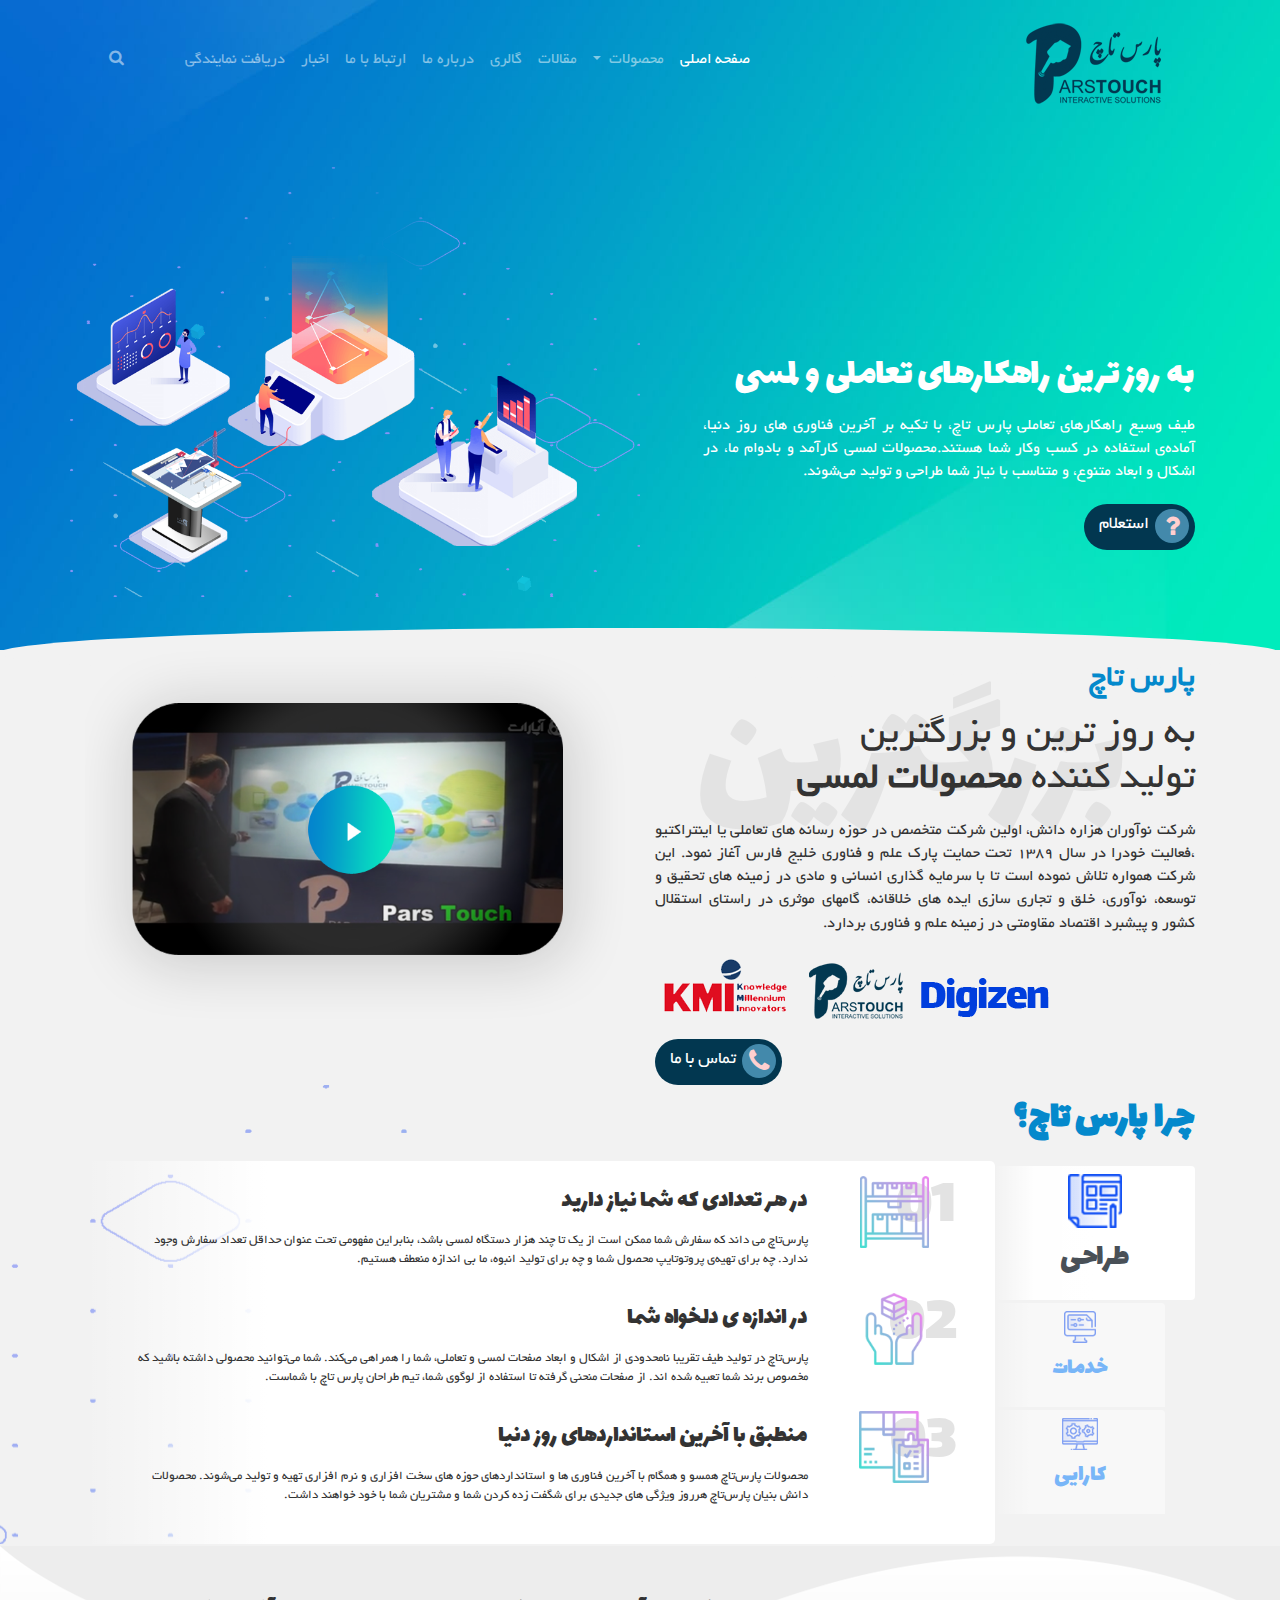
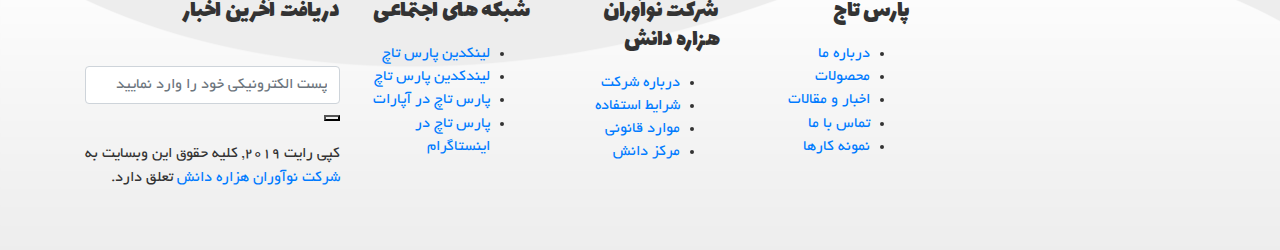
==== commit 6a5b65e4: "get project from server" ====
--- a/index.html
+++ b/index.html
@@ -1,383 +1,383 @@
 <!doctype html>
 <html class="no-js" lang="fa_IR" dir="rtl">
 
-    <head>
-        <meta charset="utf-8">
-        <meta http-equiv="x-ua-compatible" content="ie=edge">
-        <title>PARSTOUCH</title>
-        <meta name="description" content="">
-        <meta name="viewport" content="width=device-width, initial-scale=1, shrink-to-fit=no">
-
-        <link rel="stylesheet" href="assets/css/bootstrap.min.css">
-
-        <!-- <link rel="icon" type="image/png" href="favicon.ico"> -->
-
-        <link rel="stylesheet" href="assets/css/font-awesome.min.css">
-
-        <!--Theme custom css -->
-        <link rel="stylesheet" href="assets/css/typography.css">
-        <link rel="stylesheet" href="assets/css/style.css">
-    </head>
-
-    <body class="home">
-        <!--[if lt IE 10]>
-                    <p class="browserupgrade">You are using an <strong>outdated</strong> browser. Please <a href="http://browsehappy.com/">upgrade your browser</a> to improve your experience.</p>
-            <![endif]-->
-
-        <!-- prelaoder -->
-        <!-- <div id="preloader">
-        <div class="preloader-wrapper">
-            <div class="spinner"></div>
+<head>
+    <meta charset="utf-8">
+    <meta http-equiv="x-ua-compatible" content="ie=edge">
+    <title>PARSTOUCH</title>
+    <meta name="description" content="">
+    <meta name="viewport" content="width=device-width, initial-scale=1, shrink-to-fit=no">
+
+    <link rel="stylesheet" href="assets/css/bootstrap.min.css">
+
+    <!-- <link rel="icon" type="image/png" href="favicon.ico"> -->
+
+    <link rel="stylesheet" href="assets/css/font-awesome.min.css">
+
+    <!--Theme custom css -->
+    <link rel="stylesheet" href="assets/css/typography.css">
+    <link rel="stylesheet" href="assets/css/style.css">
+</head>
+
+<body class="home">
+    <!--[if lt IE 10]>
+		<p class="browserupgrade">You are using an <strong>outdated</strong> browser. Please <a href="http://browsehappy.com/">upgrade your browser</a> to improve your experience.</p>
+	<![endif]-->
+
+    <!-- prelaoder -->
+    <!-- <div id="preloader">
+    <div class="preloader-wrapper">
+        <div class="spinner"></div>
+    </div>
+    <div class="preloader-cancel-btn">
+        <a href="#" class="btn btn-secondary prelaoder-btn">Cancel Preloader</a>
+    </div>
+    </div> -->
+    <!-- END prelaoder -->
+    <!-- header section -->
+    <header class="xs-header">
+        <div class="container position-relative">
+            <nav class="navbar navbar-expand-lg navbar-dark">
+                <a class="navbar-brand" href="#">
+                    <img src="assets/images/logo.png" alt="">
+                </a>
+                <button class="navbar-toggler" type="button" data-toggle="collapse" data-target="#navbarSupportedContent"
+                    aria-controls="navbarSupportedContent" aria-expanded="false" aria-label="نمایش منو">
+                    <i class="fa fa-bars"></i>
+                </button>
+
+                <div class="collapse navbar-collapse" id="navbarSupportedContent">
+                    <ul class="navbar-nav">
+                        <li class="nav-item active">
+                            <a class="nav-link" href="#">صفحه اصلی</a>
+                        </li>
+                        <li class="nav-item dropdown">
+                            <a class="nav-link dropdown-toggle" href="#" id="navbarDropdown" role="button" data-toggle="dropdown"
+                                aria-haspopup="true" aria-expanded="false">
+                                محصولات
+                            </a>
+                            <div class="dropdown-menu" aria-labelledby="navbarDropdown">
+                                <a class="dropdown-item" href="#">محصول 1</a>
+                                <a class="dropdown-item" href="#">محصول 2</a>
+                                <a class="dropdown-item" href="#">محصول 3</a>
+                            </div>
+                        </li>
+                        <li class="nav-item">
+                            <a class="nav-link" href="#">مقالات</a>
+                        </li>
+                        <li class="nav-item">
+                            <a class="nav-link" href="#">گالری</a>
+                        </li>
+                        <li class="nav-item">
+                            <a class="nav-link" href="#">درباره ما</a>
+                        </li>
+                        <li class="nav-item">
+                            <a class="nav-link" href="#">ارتباط با ما</a>
+                        </li>
+                        <li class="nav-item">
+                            <a class="nav-link" href="#">اخبار</a>
+                        </li>
+                        <li class="nav-item">
+                            <a class="nav-link" href="#">دریافت نمایندگی</a>
+                        </li>
+                        <li class="nav-item search-nav-item">
+                            <a class="nav-link">
+                                <i class="fa fa-search"></i>
+                            </a>
+                        </li>
+                    </ul>
+                </div>
+            </nav>
+            <div class="row">
+                <div class="col-lg-6 co-sm-12 home-header-content">
+                    <h2 class="text-white">به روز ترین راهکارهای تعاملی و لمسی</h2>
+                    <p class="text-white text-justify pr-md-5">
+                        طیف وسیع راهکارهای تعاملی پارس تاچ، با تکیه بر آخرین فناوری های روز دنیا، آماده‌ی استفاده در
+                        کسب وکار شما هستند.محصولات لمسی کارآمد و بادوام ما، در اشکال و ابعاد متنوع، و متناسب با نیاز
+                        شما طراحی و تولید می‌شوند.
+                    </p>
+                    <div class="text-left">
+                        <div class="big-blue-btn">
+                            <i class="fa fa-question"></i>
+                            <span>استعلام</span>
+                        </div>
+                    </div>
+                    <br />
+                    <br />
+                </div>
+
+                <div class="col-lg-6 co-sm-12 home-header-objects d-none d-md-block">
+                    <div class="header-obj particles">
+                        <img src="assets/images/home-header-particles.png" alt="Particles" />
+                    </div>
+                    <div class="header-obj ctx">
+                        <img src="assets/images/home-header-context.png" alt="Parstouch Interactive Solutions" />
+                    </div>
+                    <div class="header-obj wall">
+                        <img src="assets/images/home-header-wall.png" alt="Parstouch Video Wall" />
+                    </div>
+                    <div class="header-obj kiosk">
+                        <img src="assets/images/home-header-kiosk.png" alt="Parstouch Kiosk" />
+                    </div>
+                    <div class="header-obj stand">
+                        <img src="assets/images/home-header-stand.png" alt="Parstouch Stands" />
+                    </div>
+                </div>
+
+            </div>
+        </div><!-- .container END -->
+    </header><!-- End header section -->
+
+    <div class="search-overlay">
+        <div class="container text-center position-relative">
+            <form class="form-inline d-inline-block">
+                <button class="btn close-btn" type="submit">
+                    <i class="fa fa-remove"></i>
+                </button>
+                <input class="search-form-control form-control" type="search" placeholder="جستجو ..." aria-label="Search">
+                <button class="btn search-btn" type="submit">
+                    <i class="fa fa-search"></i>
+                </button>
+            </form>
         </div>
-        <div class="preloader-cancel-btn">
-            <a href="#" class="btn btn-secondary prelaoder-btn">Cancel Preloader</a>
-        </div>
-        </div> -->
-        <!-- END prelaoder -->
-        <!-- header section -->
-        <header class="xs-header">
-            <div class="container position-relative">
-                <nav class="navbar navbar-expand-lg navbar-dark">
-                    <a class="navbar-brand" href="#">
-                        <img src="assets/images/logo.png" alt="">
-                    </a>
-                    <button class="navbar-toggler" type="button" data-toggle="collapse" data-target="#navbarSupportedContent"
-                            aria-controls="navbarSupportedContent" aria-expanded="false" aria-label="نمایش منو">
-                        <i class="fa fa-bars"></i>
-                    </button>
-
-                    <div class="collapse navbar-collapse" id="navbarSupportedContent">
-                        <ul class="navbar-nav">
-                            <li class="nav-item active">
-                                <a class="nav-link" href="#">صفحه اصلی</a>
-                            </li>
-                            <li class="nav-item dropdown">
-                                <a class="nav-link dropdown-toggle" href="#" id="navbarDropdown" role="button" data-toggle="dropdown"
-                                   aria-haspopup="true" aria-expanded="false">
-                                    محصولات
+    </div>
+
+    <!--  feature section -->
+    <section>
+        <div class="container">
+            <div class="row">
+                <div class="col-lg-6 col-sm-12">
+                    <div class="bg-text bg-top">
+                        بزرگترین
+                    </div>
+                    <h3 class="alter color bold">پارس تاچ</h3>
+                    <h2 class="alter">
+                        به روز ترین و بزرگترین
+                        <br />
+                        تولید کننده <strong>محصولات لمسی</strong>
+                    </h2>
+                    <p class="text-justify">
+                        شرکت نوآوران هزاره دانش، اولین شرکت متخصص در حوزه رسانه های تعاملی یا اینتراکتیو ،فعالیت خودرا
+                        در سال 1389 تحت حمایت پارک علم و فناوری خلیج فارس آغاز نمود. این شرکت همواره تلاش نموده است تا
+                        با سرمایه گذاری انسانی و مادی در زمینه های تحقیق و توسعه، نوآوری، خلق و تجاری سازی ایده های
+                        خلاقانه، گامهای موثری در راستای استقلال کشور و پیشبرد اقتصاد مقاومتی در زمینه علم و فناوری
+                        بردارد.
+                    </p>
+                    <p class="text-right">
+                        <img src="assets/images/brands.png" alt="KMI Brands" height="64" class="img-h-100" />
+                    </p>
+                    <div class="text-right">
+                        <div class="big-blue-btn">
+                            <i class="fa fa-phone"></i>
+                            <span>تماس با ما</span>
+                        </div>
+                    </div>
+                </div>
+                <div class="col-lg-6 col-sm-12 text-center">
+                    <a href="#"><img src="assets/images/video.png" alt="Parstouch Introduction" /></a>
+                </div>
+            </div>
+        </div><!-- .container END -->
+    </section><!-- end  feature section -->
+
+    <!-- why-us section -->
+    <section class="why-us">
+        <div class="container">
+            <div class="row">
+                <div class="col-sm-12">
+                    <h2 class="color bold text-left">چرا پارس تاچ؟</h2>
+                </div>
+                <div class="col-sm-12">
+                    <div class="d-flex flex-row mt-2">
+
+                        <ul class="nav nav-tabs nav-tabs--vertical nav-tabs--right">
+                            <li class="nav-item">
+                                <a class="nav-link active" data-toggle="tab" href="#design" role="tab" aria-controls="design"
+                                    aria-selected="true">
+                                    <img src="assets/images/why-design.png" />
+                                    <h3>طراحی</h3>
                                 </a>
-                                <div class="dropdown-menu" aria-labelledby="navbarDropdown">
-                                    <a class="dropdown-item" href="#">محصول 1</a>
-                                    <a class="dropdown-item" href="#">محصول 2</a>
-                                    <a class="dropdown-item" href="#">محصول 3</a>
-                                </div>
                             </li>
                             <li class="nav-item">
-                                <a class="nav-link" href="#">مقالات</a>
+                                <a class="nav-link" data-toggle="tab" href="#services" role="tab" aria-controls="design"
+                                    aria-selected="false">
+                                    <img src="assets/images/why-services.png" />
+                                    <h3>خدمات</h3>
+                                </a>
                             </li>
                             <li class="nav-item">
-                                <a class="nav-link" href="#">گالری</a>
-                            </li>
-                            <li class="nav-item">
-                                <a class="nav-link" href="#">درباره ما</a>
-                            </li>
-                            <li class="nav-item">
-                                <a class="nav-link" href="#">ارتباط با ما</a>
-                            </li>
-                            <li class="nav-item">
-                                <a class="nav-link" href="#">اخبار</a>
-                            </li>
-                            <li class="nav-item">
-                                <a class="nav-link" href="#">دریافت نمایندگی</a>
-                            </li>
-                            <li class="nav-item search-nav-item">
-                                <a class="nav-link">
-                                    <i class="fa fa-search"></i>
+                                <a class="nav-link" data-toggle="tab" href="#performance" role="tab" aria-controls="design"
+                                    aria-selected="false">
+                                    <img src="assets/images/why-performance.png" />
+                                    <h3>کارایی</h3>
                                 </a>
                             </li>
                         </ul>
-                    </div>
-                </nav>
-                <div class="row">
-                    <div class="col-lg-6 co-sm-12 home-header-content">
-                        <h2 class="text-white">به روز ترین راهکارهای تعاملی و لمسی</h2>
-                        <p class="text-white text-justify pr-md-5">
-                            طیف وسیع راهکارهای تعاملی پارس تاچ، با تکیه بر آخرین فناوری های روز دنیا، آماده‌ی استفاده در
-                            کسب وکار شما هستند.محصولات لمسی کارآمد و بادوام ما، در اشکال و ابعاد متنوع، و متناسب با نیاز
-                            شما طراحی و تولید می‌شوند.
-                        </p>
-                        <div class="text-left">
-                            <div class="big-blue-btn">
-                                <i class="fa fa-question"></i>
-                                <span>استعلام</span>
+                        <div class="tab-content">
+                            <div class="tab-pane fade show active" id="design" role="tabpanel" aria-labelledby="design-tab">
+                                <ol>
+                                    <li class="col-sm-12">
+                                        <div class="col-md-2 col-sm-12">
+                                            <img src="assets/images/inventory.png" />
+                                        </div>
+                                        <div class="col-md-10 col-sm-12">
+                                            <h3>در هر تعدادی که شما نیاز دارید</h3>
+                                            <p>
+                                                پارس‌تاچ می داند که سفارش شما ممکن است از یک تا چند هزار دستگاه لمسی
+                                                باشد، بنابراین مفهومی تحت عنوان حداقل تعداد سفارش وجود ندارد. چه برای
+                                                تهیه‌ی پروتوتایپ محصول شما و چه برای تولید انبوه، ما بی اندازه منعطف
+                                                هستیم.
+                                            </p>
+                                        </div>
+                                    </li>
+                                    <li class="col-sm-12">
+                                        <div class="col-md-2 col-sm-12">
+                                            <img src="assets/images/shipping.png" />
+                                        </div>
+                                        <div class="col-md-10 col-sm-12">
+                                            <h3>در اندازه ‌ی دلخواه شما</h3>
+                                            <p>
+                                                پارس‌تاچ در تولید طیف تقریبا نامحدودی از اشکال و ابعاد صفحات لمسی و تعاملی، شما را همراهی می‌کند. شما می‌توانید محصولی داشته باشید که مخصوص برند شما تعبیه شده اند. از صفحات منحنی گرفته تا استفاده از لوگوی شما، تیم طراحان پارس تاچ با شماست.
+                                            </p>
+                                        </div>
+                                    </li>
+                                    <li class="col-sm-12">
+                                        <div class="col-md-2 col-sm-12">
+                                            <img src="assets/images/checking.png" />
+                                        </div>
+                                        <div class="col-md-10 col-sm-12">
+                                            <h3>منطبق با آخرین استانداردهای روز دنیا</h3>
+                                            <p>
+                                                محصولات پارس‌تاچ همسو و همگام با آخرین فناوری ها و استانداردهای حوزه های سخت افزاری و نرم افزاری تهیه و تولید می‌شوند. محصولات دانش بنیان پارس‌تاچ هرروز ویژگی های جدیدی برای شگفت زده کردن شما و مشتریان شما با خود خواهند داشت.
+                                            </p>
+                                        </div>
+                                    </li>
+                                </ol>
+                            </div>
+                            <div class="tab-pane fade" id="services" role="tabpanel" aria-labelledby="services-tab">
+                                Services
+                            </div>
+                            <div class="tab-pane fade" id="performance" role="tabpanel" aria-labelledby="performance-tab">
+                                Performance
                             </div>
                         </div>
-                        <br />
-                        <br />
-                    </div>
-
-                    <div class="col-lg-6 co-sm-12 home-header-objects d-none d-md-block">
-                        <div class="header-obj particles">
-                            <img src="assets/images/home-header-particles.png" alt="Particles" />
-                        </div>
-                        <div class="header-obj ctx">
-                            <img src="assets/images/home-header-context.png" alt="Parstouch Interactive Solutions" />
-                        </div>
-                        <div class="header-obj wall">
-                            <img src="assets/images/home-header-wall.png" alt="Parstouch Video Wall" />
-                        </div>
-                        <div class="header-obj kiosk">
-                            <img src="assets/images/home-header-kiosk.png" alt="Parstouch Kiosk" />
-                        </div>
-                        <div class="header-obj stand">
-                            <img src="assets/images/home-header-stand.png" alt="Parstouch Stands" />
-                        </div>
-                    </div>
-
-                </div>
-            </div><!-- .container END -->
-        </header><!-- End header section -->
-
-        <div class="search-overlay">
-            <div class="container text-center position-relative">
-                <form class="form-inline d-inline-block">
-                    <button class="btn close-btn" type="submit">
-                        <i class="fa fa-remove"></i>
-                    </button>
-                    <input class="search-form-control form-control" type="search" placeholder="جستجو ..." aria-label="Search">
-                    <button class="btn search-btn" type="submit">
-                        <i class="fa fa-search"></i>
-                    </button>
-                </form>
-            </div>
-        </div>
-
-        <!--  feature section -->
-        <section>
+                    </div>
+
+                </div>
+            </div><!-- .row END -->
+        </div><!-- .container END -->
+    </section><!-- end why-us section -->
+
+    <!--  creative comunication section -->
+    <section>
+        <div class="container">
+            <div class="row">
+                <div class="col-md-6">
+
+                </div>
+
+            </div><!-- .row END -->
+        </div><!-- .container END -->
+    </section><!-- end  creative comunication section -->
+
+    <!--  parallax area section -->
+    <section>
+        <div class="container">
+            <div class="row no-gutters">
+                <div class="col-lg-7">
+                </div>
+                <div class="col-lg-5">
+
+                </div>
+            </div><!-- .row END -->
+        </div><!-- .container END -->
+    </section>
+
+    <section>
+        <div class="container">
+            <div class="row no-gutters">
+
+            </div><!-- .row END -->
+        </div><!-- .container END -->
+    </section>
+
+
+
+
+    <!-- footer section start -->
+    <footer class="footer-section">
+        <div class="footer-top-area">
             <div class="container">
                 <div class="row">
-                    <div class="col-lg-6 col-sm-12">
-                        <div class="bg-text bg-top">
-                            بزرگترین
-                        </div>
-                        <h3 class="alter color bold">پارس تاچ</h3>
-                        <h2 class="alter">
-                            به روز ترین و بزرگترین
-                            <br />
-                            تولید کننده <strong>محصولات لمسی</strong>
-                        </h2>
-                        <p class="text-justify">
-                            شرکت نوآوران هزاره دانش، اولین شرکت متخصص در حوزه رسانه های تعاملی یا اینتراکتیو ،فعالیت خودرا
-                            در سال 1389 تحت حمایت پارک علم و فناوری خلیج فارس آغاز نمود. این شرکت همواره تلاش نموده است تا
-                            با سرمایه گذاری انسانی و مادی در زمینه های تحقیق و توسعه، نوآوری، خلق و تجاری سازی ایده های
-                            خلاقانه، گامهای موثری در راستای استقلال کشور و پیشبرد اقتصاد مقاومتی در زمینه علم و فناوری
-                            بردارد.
-                        </p>
-                        <p class="text-right">
-                            <img src="assets/images/brands.png" alt="KMI Brands" height="64" class="img-h-100" />
-                        </p>
-                        <div class="text-right">
-                            <div class="big-blue-btn">
-                                <i class="fa fa-phone"></i>
-                                <span>تماس با ما</span>
-                            </div>
-                        </div>
-                    </div>
-                    <div class="col-lg-6 col-sm-12 text-center">
-                        <a href="#"><img src="assets/images/video.png" alt="Parstouch Introduction" /></a>
-                    </div>
-                </div>
-            </div><!-- .container END -->
-        </section><!-- end  feature section -->
-
-        <!-- why-us section -->
-        <section class="why-us">
-            <div class="container">
-                <div class="row">
-                    <div class="col-sm-12">
-                        <h2 class="color bold text-left">چرا پارس تاچ؟</h2>
-                    </div>
-                    <div class="col-sm-12">
-                        <div class="d-flex flex-row mt-2">
-
-                            <ul class="nav nav-tabs nav-tabs--vertical nav-tabs--right">
-                                <li class="nav-item">
-                                    <a class="nav-link active" data-toggle="tab" href="#design" role="tab" aria-controls="design"
-                                       aria-selected="true">
-                                        <img src="assets/images/why-design.png" />
-                                        <h3>طراحی</h3>
-                                    </a>
-                                </li>
-                                <li class="nav-item">
-                                    <a class="nav-link" data-toggle="tab" href="#services" role="tab" aria-controls="design"
-                                       aria-selected="false">
-                                        <img src="assets/images/why-services.png" />
-                                        <h3>خدمات</h3>
-                                    </a>
-                                </li>
-                                <li class="nav-item">
-                                    <a class="nav-link" data-toggle="tab" href="#performance" role="tab" aria-controls="design"
-                                       aria-selected="false">
-                                        <img src="assets/images/why-performance.png" />
-                                        <h3>کارایی</h3>
-                                    </a>
-                                </li>
-                            </ul>
-                            <div class="tab-content">
-                                <div class="tab-pane fade show active" id="design" role="tabpanel" aria-labelledby="design-tab">
-                                    <ol>
-                                        <li class="col-sm-12">
-                                            <div class="col-md-2 col-sm-12">
-                                                <img src="assets/images/inventory.png" />
-                                            </div>
-                                            <div class="col-md-10 col-sm-12">
-                                                <h3>در هر تعدادی که شما نیاز دارید</h3>
-                                                <p>
-                                                    پارس‌تاچ می داند که سفارش شما ممکن است از یک تا چند هزار دستگاه لمسی
-                                                    باشد، بنابراین مفهومی تحت عنوان حداقل تعداد سفارش وجود ندارد. چه برای
-                                                    تهیه‌ی پروتوتایپ محصول شما و چه برای تولید انبوه، ما بی اندازه منعطف
-                                                    هستیم.
-                                                </p>
-                                            </div>
-                                        </li>
-                                        <li class="col-sm-12">
-                                            <div class="col-md-2 col-sm-12">
-                                                <img src="assets/images/shipping.png" />
-                                            </div>
-                                            <div class="col-md-10 col-sm-12">
-                                                <h3>در اندازه ‌ی دلخواه شما</h3>
-                                                <p>
-                                                    پارس‌تاچ در تولید طیف تقریبا نامحدودی از اشکال و ابعاد صفحات لمسی و تعاملی، شما را همراهی می‌کند. شما می‌توانید محصولی داشته باشید که مخصوص برند شما تعبیه شده اند. از صفحات منحنی گرفته تا استفاده از لوگوی شما، تیم طراحان پارس تاچ با شماست.
-                                                </p>
-                                            </div>
-                                        </li>
-                                        <li class="col-sm-12">
-                                            <div class="col-md-2 col-sm-12">
-                                                <img src="assets/images/checking.png" />
-                                            </div>
-                                            <div class="col-md-10 col-sm-12">
-                                                <h3>منطبق با آخرین استانداردهای روز دنیا</h3>
-                                                <p>
-                                                    محصولات پارس‌تاچ همسو و همگام با آخرین فناوری ها و استانداردهای حوزه های سخت افزاری و نرم افزاری تهیه و تولید می‌شوند. محصولات دانش بنیان پارس‌تاچ هرروز ویژگی های جدیدی برای شگفت زده کردن شما و مشتریان شما با خود خواهند داشت.
-                                                </p>
-                                            </div>
-                                        </li>
-                                    </ol>
+                    <div class="col-md-6 col-lg-3">
+                        <div class="footer-widget">
+                            <div class="footer-logo-wraper">
+                                <a href="index.html" class="footer-logo">
+                                    <img src="assets/images/logo-2.png" alt="">
+                                </a>
+                            </div>
+                        </div><!-- .footer-widget END -->
+                    </div>
+                    <div class="col-md-6 col-lg-2">
+                        <div class="footer-widget">
+                            <h4 class="widget-title">پارس تاج</h4>
+                            <ul class="xs-list">
+                                <li><a href="about.html">درباره ما</a></li>
+                                <li><a href="service.html">محصولات</a></li>
+                                <li><a href="blog-grid-sidebar.html">اخبار و مقالات</a></li>
+                                <li><a href="contact.html">تماس با ما</a></li>
+                                <li><a href="portfolio.html">نمونه کارها</a></li>
+                            </ul><!-- .xs-list END -->
+                        </div><!-- .footer-widget END -->
+                    </div>
+                    <div class="col-md-6 col-lg-2">
+                        <div class="footer-widget">
+                            <h4 class="widget-title">شرکت نوآوران هزاره دانش</h4>
+                            <ul class="xs-list">
+                                <li><a href="#">درباره شرکت</a></li>
+                                <li><a href="#">شرایط استفاده</a></li>
+                                <li><a href="#">موارد قانونی</a></li>
+                                <li><a href="#">مرکز دانش</a></li>
+                            </ul><!-- .xs-list END -->
+                        </div><!-- .footer-widget END -->
+                    </div>
+                    <div class="col-md-6 col-lg-2">
+                        <div class="footer-widget">
+                            <h4 class="widget-title">شبکه های اجتماعی</h4>
+                            <ul class="xs-list">
+                                <li><a href="#">لینکدین پارس تاچ</a></li>
+                                <li><a href="#">لیندکدین پارس تاچ</a></li>
+                                <li><a href="#">پارس تاچ در آپارات</a></li>
+                                <li><a href="#">پارس تاچ در اینستاگرام</a></li>
+                            </ul><!-- .xs-list END -->
+                        </div><!-- .footer-widget END -->
+                    </div>
+                    <div class="col-md-6 col-lg-3">
+                        <div class="footer-widget">
+                            <h4 class="widget-title">دریافت آخرین اخبار</h4>
+                            <form action="#" method="POST" class="subscribe-form subscribe-from-style3">
+                                <label for="sub-input2"></label>
+                                <div class="form-group">
+                                    <input type="email" name="email" id="sub-input2" placeholder="پست الکترونیکی خود را وارد نمایید"
+                                        class="form-control">
+                                    <button class="sub-btn" type="submit"><i class="icon icon-right-arrow"></i></button>
                                 </div>
-                                <div class="tab-pane fade" id="services" role="tabpanel" aria-labelledby="services-tab">
-                                    Services
-                                </div>
-                                <div class="tab-pane fade" id="performance" role="tabpanel" aria-labelledby="performance-tab">
-                                    Performance
-                                </div>
-                            </div>
-                        </div>
-
+                            </form>
+                            <div class="copyright-text">
+                                <p>کپی رایت 2019, کلیه حقوق این وبسایت به <a href="https://parstouch.ir" target="_blank">شرکت
+                                        نوآوران هزاره دانش</a> تعلق دارد.</p>
+                            </div>
+                        </div><!-- .footer-widget END -->
                     </div>
                 </div><!-- .row END -->
             </div><!-- .container END -->
-        </section><!-- end why-us section -->
-
-        <!--  creative comunication section -->
-        <section>
-            <div class="container">
-                <div class="row">
-                    <div class="col-md-6">
-
-                    </div>
-
-                </div><!-- .row END -->
-            </div><!-- .container END -->
-        </section><!-- end  creative comunication section -->
-
-        <!--  parallax area section -->
-        <section>
-            <div class="container">
-                <div class="row no-gutters">
-                    <div class="col-lg-7">
-                    </div>
-                    <div class="col-lg-5">
-
-                    </div>
-                </div><!-- .row END -->
-            </div><!-- .container END -->
-        </section>
-
-        <section>
-            <div class="container">
-                <div class="row no-gutters">
-
-                </div><!-- .row END -->
-            </div><!-- .container END -->
-        </section>
-
-
-
-
-        <!-- footer section start -->
-        <footer class="footer-section">
-            <div class="footer-top-area">
-                <div class="container">
-                    <div class="row">
-                        <div class="col-md-6 col-lg-3">
-                            <div class="footer-widget">
-                                <div class="footer-logo-wraper">
-                                    <a href="index.html" class="footer-logo">
-                                        <img src="assets/images/logo-2.png" alt="">
-                                    </a>
-                                </div>
-                            </div><!-- .footer-widget END -->
-                        </div>
-                        <div class="col-md-6 col-lg-2">
-                            <div class="footer-widget">
-                                <h4 class="widget-title">پارس تاج</h4>
-                                <ul class="xs-list">
-                                    <li><a href="about.html">درباره ما</a></li>
-                                    <li><a href="service.html">محصولات</a></li>
-                                    <li><a href="blog-grid-sidebar.html">اخبار و مقالات</a></li>
-                                    <li><a href="contact.html">تماس با ما</a></li>
-                                    <li><a href="portfolio.html">نمونه کارها</a></li>
-                                </ul><!-- .xs-list END -->
-                            </div><!-- .footer-widget END -->
-                        </div>
-                        <div class="col-md-6 col-lg-2">
-                            <div class="footer-widget">
-                                <h4 class="widget-title">شرکت نوآوران هزاره دانش</h4>
-                                <ul class="xs-list">
-                                    <li><a href="#">درباره شرکت</a></li>
-                                    <li><a href="#">شرایط استفاده</a></li>
-                                    <li><a href="#">موارد قانونی</a></li>
-                                    <li><a href="#">مرکز دانش</a></li>
-                                </ul><!-- .xs-list END -->
-                            </div><!-- .footer-widget END -->
-                        </div>
-                        <div class="col-md-6 col-lg-2">
-                            <div class="footer-widget">
-                                <h4 class="widget-title">شبکه های اجتماعی</h4>
-                                <ul class="xs-list">
-                                    <li><a href="#">لینکدین پارس تاچ</a></li>
-                                    <li><a href="#">لیندکدین پارس تاچ</a></li>
-                                    <li><a href="#">پارس تاچ در آپارات</a></li>
-                                    <li><a href="#">پارس تاچ در اینستاگرام</a></li>
-                                </ul><!-- .xs-list END -->
-                            </div><!-- .footer-widget END -->
-                        </div>
-                        <div class="col-md-6 col-lg-3">
-                            <div class="footer-widget">
-                                <h4 class="widget-title">دریافت آخرین اخبار</h4>
-                                <form action="#" method="POST" class="subscribe-form subscribe-from-style3">
-                                    <label for="sub-input2"></label>
-                                    <div class="form-group">
-                                        <input type="email" name="email" id="sub-input2" placeholder="پست الکترونیکی خود را وارد نمایید"
-                                               class="form-control">
-                                        <button class="sub-btn" type="submit"><i class="icon icon-right-arrow"></i></button>
-                                    </div>
-                                </form>
-                                <div class="copyright-text">
-                                    <p>کپی رایت 2019, کلیه حقوق این وبسایت به <a href="https://parstouch.ir" target="_blank">شرکت
-                                            نوآوران هزاره دانش</a> تعلق دارد.</p>
-                                </div>
-                            </div><!-- .footer-widget END -->
-                        </div>
-                    </div><!-- .row END -->
-                </div><!-- .container END -->
-            </div><!-- .footer-top-area END -->
-        </footer>
-        <!-- footer section end -->
-        <!-- js file start -->
-        <script src="assets/js/jquery-3.3.1.min.js"></script>
-        <script src="assets/js/bootstrap.min.js"></script>
-        <script src="assets/js/main.js"></script> <!-- End js file -->
-    </body>
+        </div><!-- .footer-top-area END -->
+    </footer>
+    <!-- footer section end -->
+    <!-- js file start -->
+    <script src="assets/js/jquery-3.3.1.min.js"></script>
+    <script src="assets/js/bootstrap.min.js"></script>
+    <script src="assets/js/main.js"></script> <!-- End js file -->
+</body>
 
 </html>